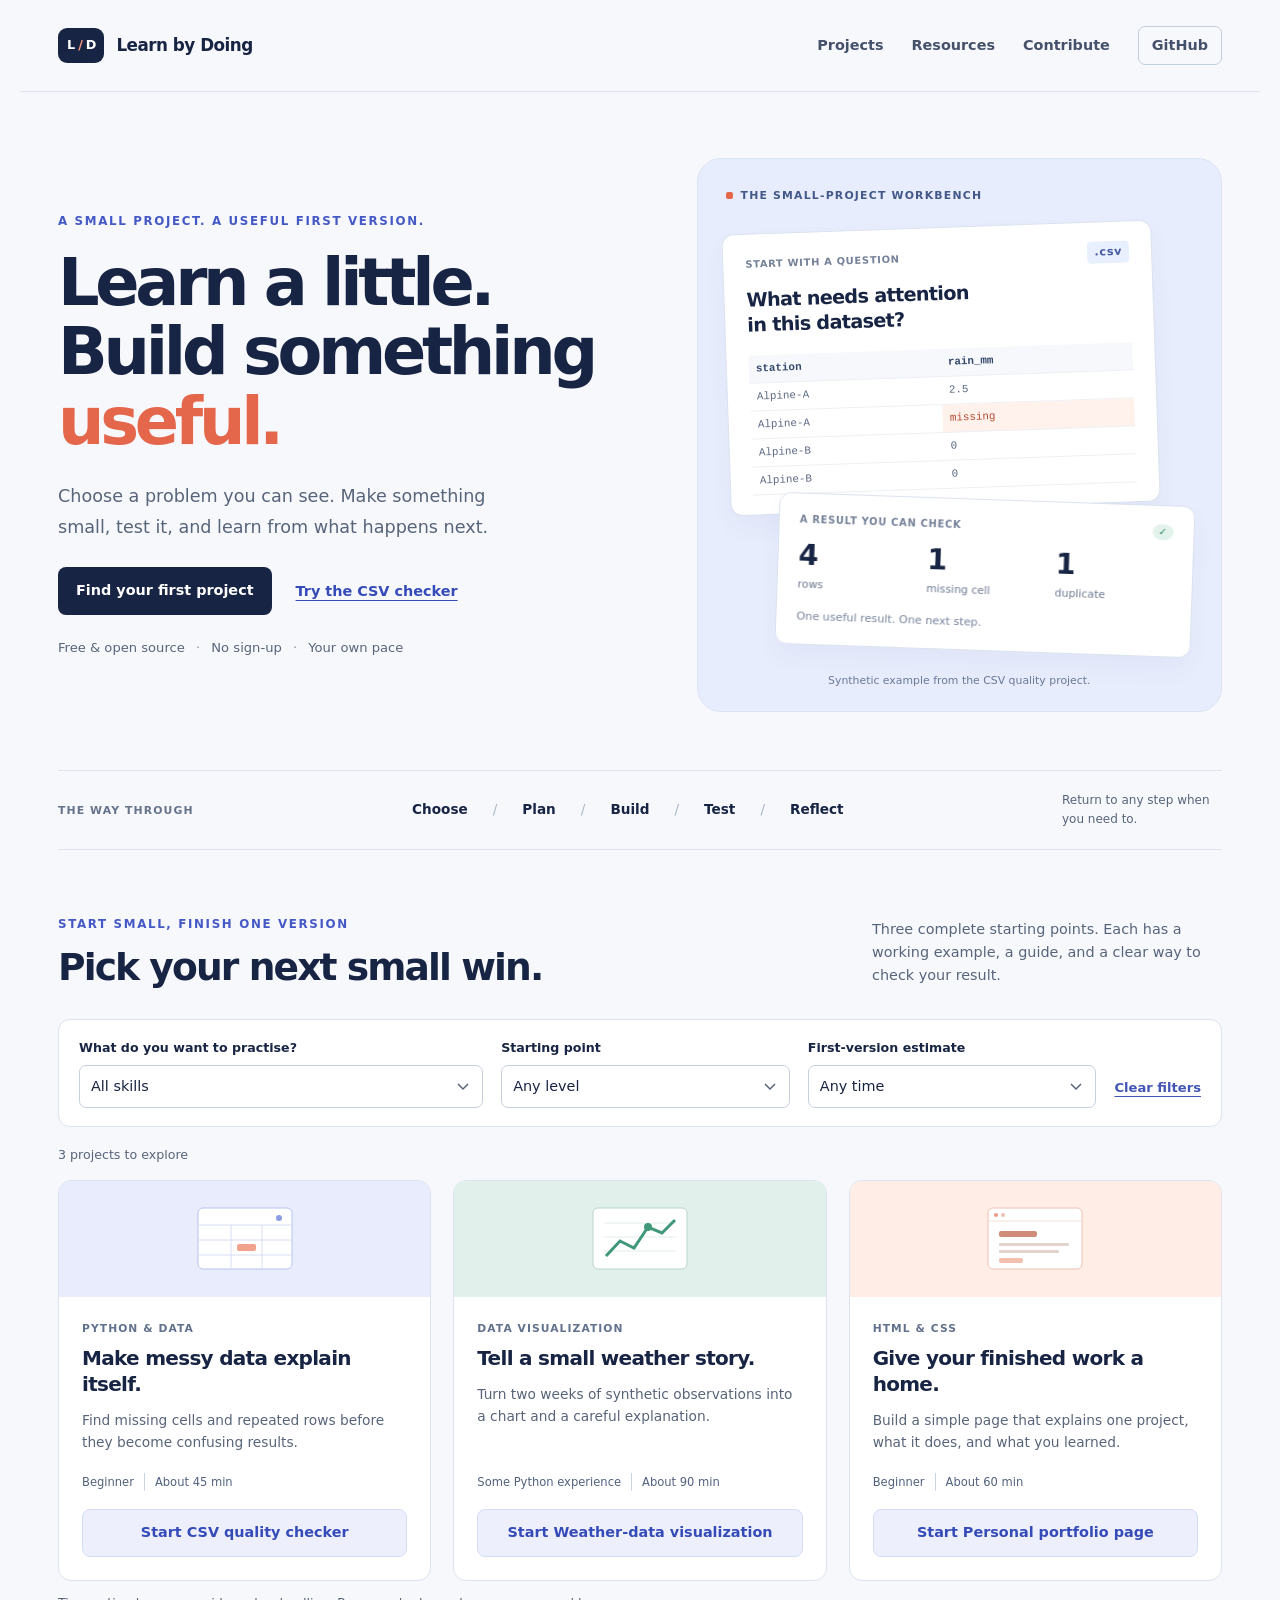
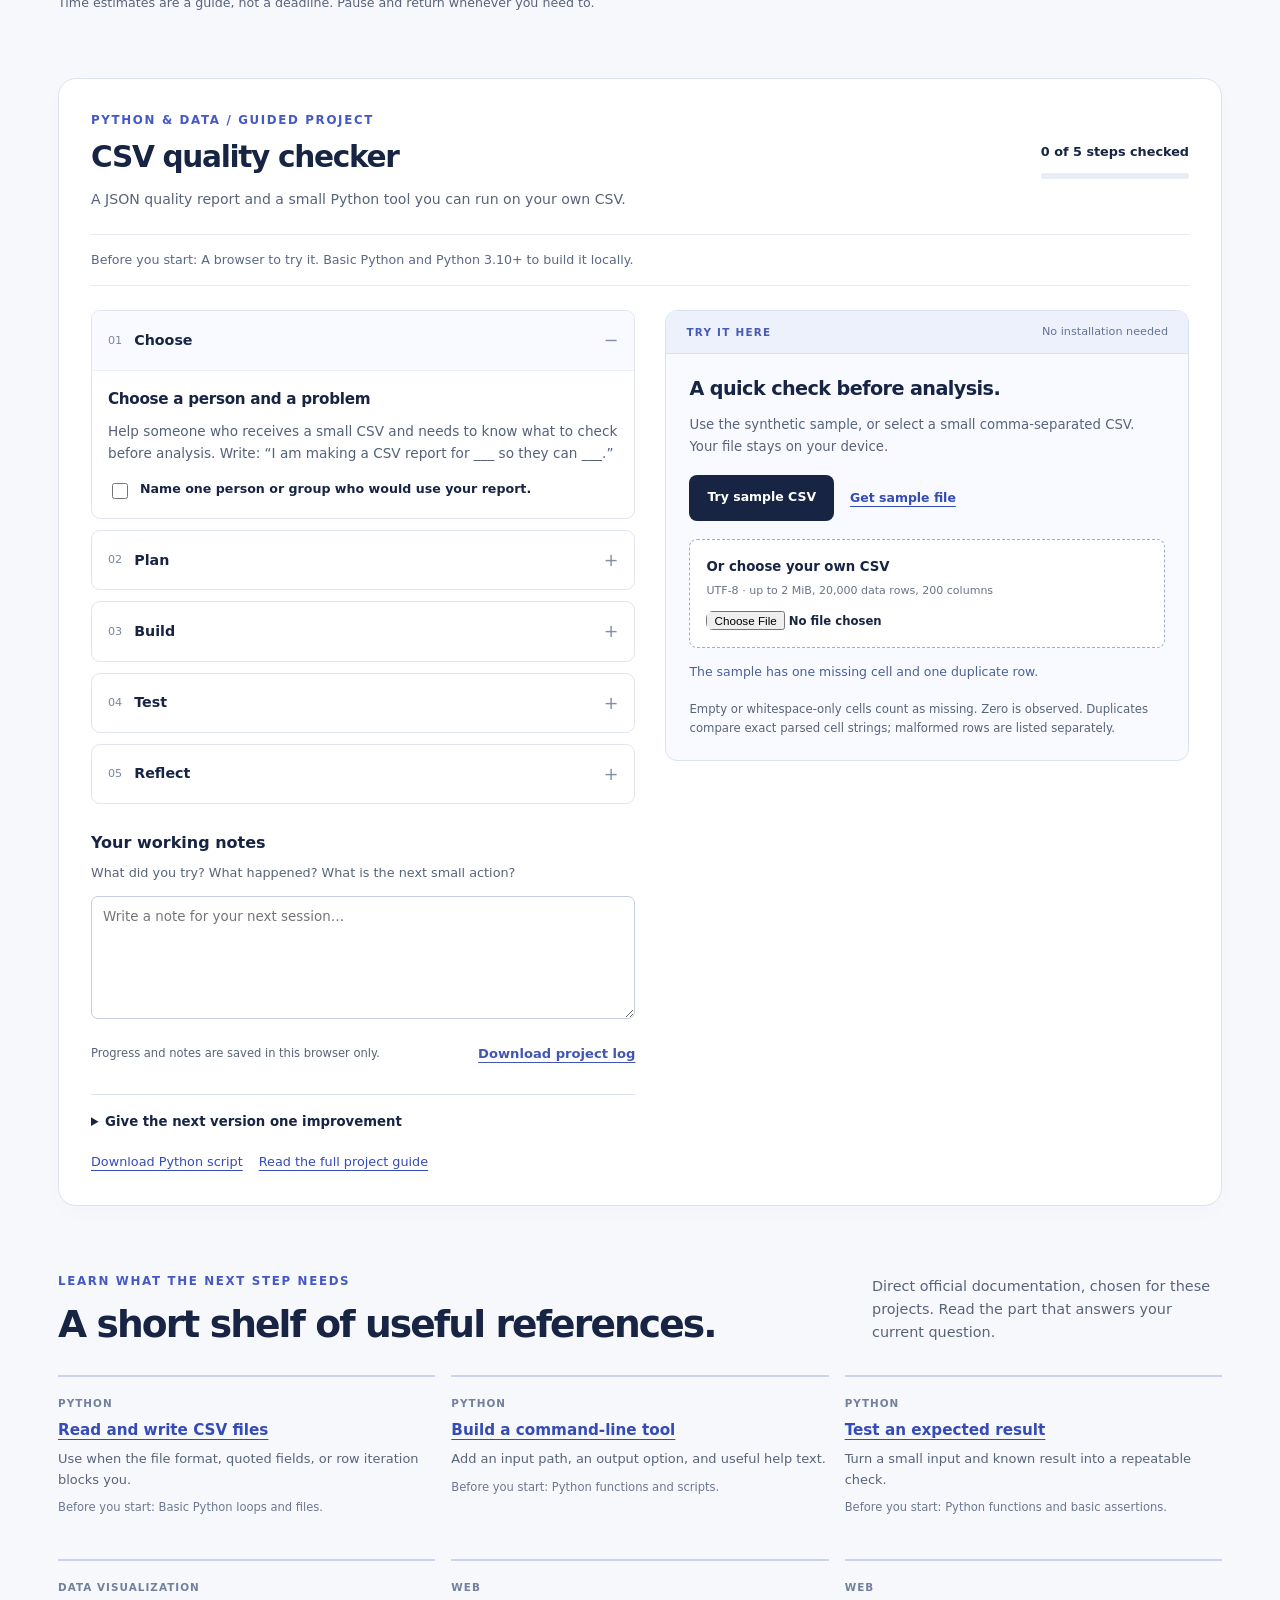
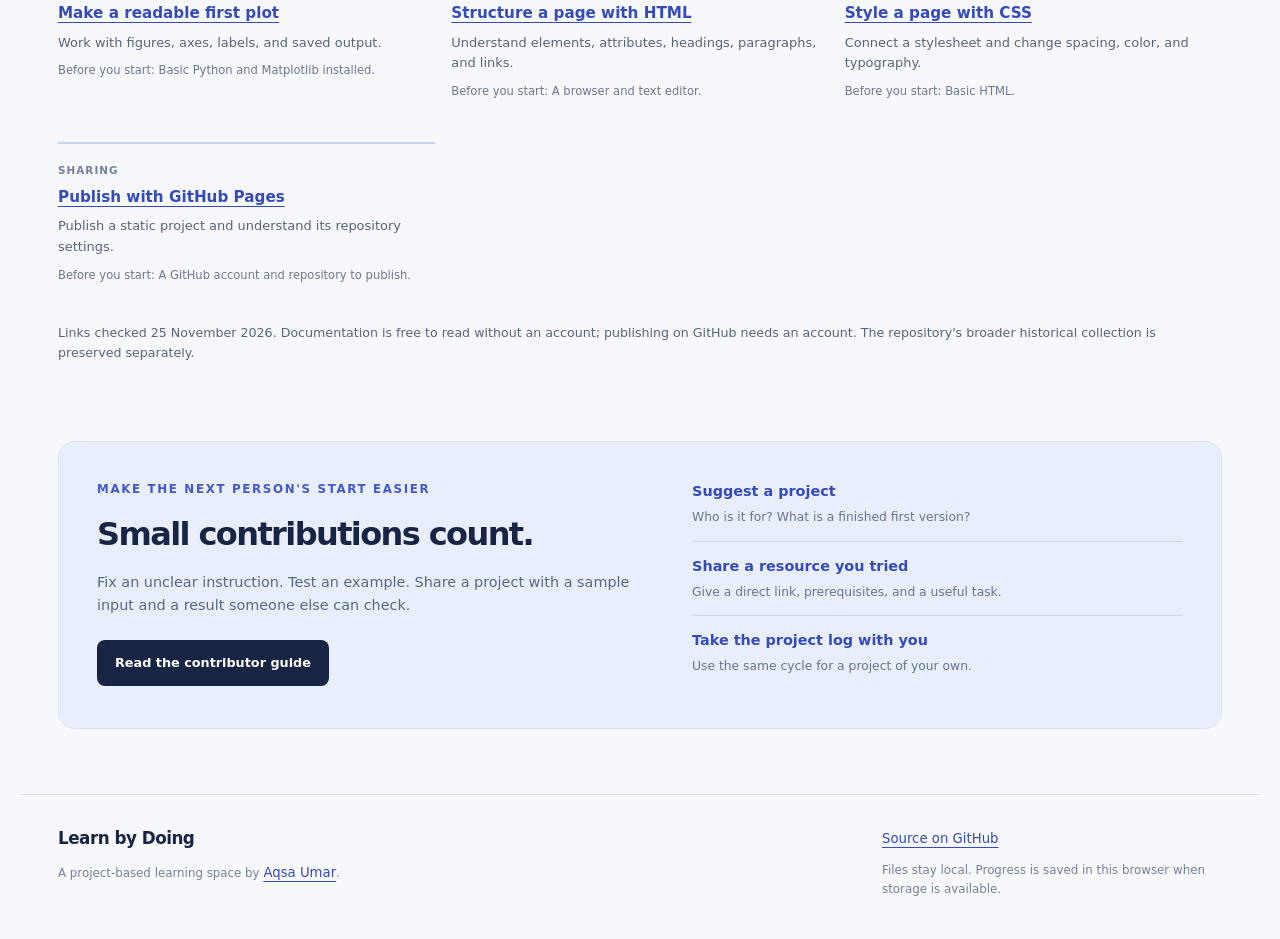
==== web/index.html @ 6e27107a "Build Learn by Doing hub with three guided projects and local browser tools" ====
<!doctype html>
<html lang="en">
<head>
  <meta charset="utf-8"><meta name="viewport" content="width=device-width,initial-scale=1">
  <title>Learn by Doing · Small projects, useful results</title>
  <meta name="description" content="Choose a small project, try it in your browser, and build a version you can finish and share. Free, open-source project guides by Aqsa Umar.">
  <link rel="icon" href="favicon.svg" type="image/svg+xml"><link rel="stylesheet" href="style.css">
</head>
<body>
<a class="skip" href="#main">Skip to content</a>
<header class="site-header"><a class="brand" href="./"><span class="brand-mark" aria-hidden="true">L<span>/</span>D</span><span>Learn by Doing</span></a><nav aria-label="Main navigation"><a href="#projects">Projects</a><a href="#resources">Resources</a><a href="#community">Contribute</a><a class="nav-github" href="https://github.com/Aqsa48/earning_by_learning_resources">GitHub</a></nav></header>
<main id="main">
<section class="hero"><div class="hero-copy"><p class="eyebrow">A SMALL PROJECT. A USEFUL FIRST VERSION.</p><h1>Learn a little.<br>Build something<br><em>useful.</em></h1><p class="hero-description">Choose a problem you can see. Make something small, test it, and learn from what happens next.</p><div class="hero-actions"><a class="button" href="#projects">Find your first project</a><a class="text-link" href="#project=csv-quality">Try the CSV checker</a></div><p class="hero-note">Free & open source <span>·</span> No sign-up <span>·</span> Your own pace</p></div>
<div class="workbench" aria-label="An example of turning a small dataset into a useful report"><div class="bench-label"><span class="tiny-square" aria-hidden="true"></span> THE SMALL-PROJECT WORKBENCH</div><div class="paper input-paper"><div class="paper-top"><span>START WITH A QUESTION</span><span class="file-tag">.csv</span></div><h2>What needs attention<br>in this dataset?</h2><div class="mini-table" aria-hidden="true"><span>station</span><span>rain_mm</span><span>Alpine-A</span><span>2.5</span><span>Alpine-A</span><span class="empty-cell">missing</span><span>Alpine-B</span><span>0</span><span>Alpine-B</span><span>0</span></div></div><div class="paper output-paper"><div class="paper-top"><span>A RESULT YOU CAN CHECK</span><span class="check-mark" aria-hidden="true">✓</span></div><div class="result-stats"><div><strong>4</strong><span>rows</span></div><div><strong>1</strong><span>missing cell</span></div><div><strong>1</strong><span>duplicate</span></div></div><p>One useful result. One next step.</p></div><div class="bench-caption">Synthetic example from the CSV quality project.</div></div></section>
<section class="method" aria-label="The project cycle"><span>THE WAY THROUGH</span><ol><li>Choose</li><li>Plan</li><li>Build</li><li>Test</li><li>Reflect</li></ol><p>Return to any step when you need to.</p></section>
<section id="projects" class="project-section"><div class="section-intro"><div><p class="eyebrow">START SMALL, FINISH ONE VERSION</p><h2>Pick your next small win.</h2></div><p>Three complete starting points. Each has a working example, a guide, and a clear way to check your result.</p></div><div class="filters"><div><label for="skill-filter">What do you want to practise?</label><select id="skill-filter"><option value="all">All skills</option><option value="python">Python & data</option><option value="data-viz">Data visualization</option><option value="web">HTML & CSS</option></select></div><div><label for="difficulty-filter">Starting point</label><select id="difficulty-filter"><option value="all">Any level</option><option value="beginner">Beginner</option><option value="intermediate">Intermediate</option></select></div><div><label for="time-filter">First-version estimate</label><select id="time-filter"><option value="all">Any time</option><option value="60">Up to 1 hour</option><option value="120">Up to 2 hours</option></select></div><button id="clear-filters" class="plain-button">Clear filters</button></div><p id="project-count" class="small" role="status" aria-live="polite"></p><div id="project-cards" class="project-cards"></div><p class="small muted">Time estimates are a guide, not a deadline. Pause and return whenever you need to.</p></section>
<section id="workspace" class="workspace" aria-labelledby="workspace-title"><div class="workspace-top"><div><p class="eyebrow" id="workspace-topic"></p><h2 id="workspace-title"></h2><p id="workspace-outcome"></p></div><div class="progress-summary"><strong id="progress-text">0 of 5 steps</strong><progress id="project-progress" max="5" value="0" aria-label="Project progress"></progress></div></div><p id="prerequisites" class="prerequisites"></p><div class="workspace-columns"><div class="guide"><div id="project-steps"></div><section class="reflection"><h3>Your working notes</h3><p>What did you try? What happened? What is the next small action?</p><label class="sr-only" for="reflection">Project reflection and next action</label><textarea id="reflection" maxlength="5000" rows="5" placeholder="Write a note for your next session…"></textarea><div class="note-footer"><span id="storage-status" class="small" role="status">Progress stays in this browser.</span><button id="download-log" class="plain-button">Download project log</button></div></section><details class="extensions"><summary>Give the next version one improvement</summary><ul id="extension-list"></ul></details><div id="project-links" class="project-links"></div></div>
<aside class="project-tool" aria-label="Interactive project workspace"><div class="tool-heading"><span class="tool-label">TRY IT HERE</span><span class="small">No installation needed</span></div>
<section id="csv-tool" class="tool-panel"><h3>A quick check before analysis.</h3><p>Use the synthetic sample, or select a small comma-separated CSV. Your file stays on your device.</p><div class="tool-actions"><button id="csv-sample" class="button">Try sample CSV</button><a href="downloads/csv-sample.csv" download class="text-link">Get sample file</a></div><label class="upload" for="csv-file"><strong>Or choose your own CSV</strong><span>UTF-8 · up to 2 MiB, 20,000 data rows, 200 columns</span><input id="csv-file" type="file" accept=".csv,text/csv"></label><p id="csv-status" class="tool-status" role="status" aria-live="polite">The sample has one missing cell and one duplicate row.</p><div id="csv-results" hidden><div id="csv-stats" class="metric-row"></div><h4>Missing cells by column</h4><div id="missing-table" class="table-scroll"></div><p id="csv-malformed" class="small"></p><details><summary>Preview the first five well-formed rows</summary><div id="csv-preview" class="table-scroll"></div></details><a id="csv-download" class="button secondary" hidden>Download JSON report</a></div><p class="small muted">Empty or whitespace-only cells count as missing. Zero is observed. Duplicates compare exact parsed cell strings; malformed rows are listed separately.</p></section>
<section id="weather-tool" class="tool-panel" hidden><h3>Look at the gaps, too.</h3><p>Fourteen days of <strong>synthetic</strong> weather observations. Switch the view and check what the chart can support.</p><label for="weather-metric">Measurement</label><select id="weather-metric"><option value="rain_mm">Daily rainfall (mm)</option><option value="temp_c">Daily temperature (°C)</option></select><p id="weather-status" role="status" class="tool-status"></p><div id="weather-stats" class="metric-row"></div><svg id="weather-chart" viewBox="0 0 520 290" role="img" aria-labelledby="chart-title chart-description"></svg><p class="small muted">Crosses mark missing rainfall; gaps break the temperature line. A measured total excludes missing days.</p><div class="tool-actions"><a href="downloads/weather-sample.csv" download class="text-link">Download sample CSV</a><a id="weather-chart-download" class="text-link" hidden>Download this chart</a></div><details><summary>Read the observations as a table</summary><div id="weather-table" class="table-scroll"></div></details></section>
<section id="portfolio-tool" class="tool-panel" hidden><h3>Make your work readable.</h3><p>Write about one project you actually built. Preview your page, then download a standalone HTML file.</p><form id="portfolio-form"><label for="portfolio-name">Your name</label><input id="portfolio-name" name="name" maxlength="100" value="Your name" required><label for="portfolio-role">A short introduction</label><input id="portfolio-role" name="role" maxlength="200" value="Learning Python by building useful small tools." required><label for="portfolio-title">Project title</label><input id="portfolio-title" name="title" maxlength="120" value="CSV quality report" required><label for="portfolio-description">What you built and learned</label><textarea id="portfolio-description" name="description" maxlength="2000" rows="4" required>I built a small CSV checker and tested how it handles missing cells and duplicate rows. Replace this with your own experience.</textarea><label for="portfolio-url">Public project URL <span class="muted">(optional, HTTPS)</span></label><input id="portfolio-url" name="url" type="url" maxlength="500" placeholder="https://github.com/your-name/your-project"><button type="submit" class="button">Update preview</button></form><p id="portfolio-status" class="tool-status" role="status"></p><iframe id="portfolio-preview" title="Your portfolio page preview" sandbox="" referrerpolicy="no-referrer"></iframe><a id="portfolio-download" class="button secondary" hidden>Download portfolio.html</a><p class="small muted">The preview cannot run scripts. The downloaded page has no external dependencies. Nothing is published automatically.</p></section>
</aside></div></section>
<section id="resources" class="resources-section"><div class="section-intro"><div><p class="eyebrow">LEARN WHAT THE NEXT STEP NEEDS</p><h2>A short shelf of useful references.</h2></div><p>Direct official documentation, chosen for these projects. Read the part that answers your current question.</p></div><div id="resource-list" class="resource-list"></div><p class="small muted">Links checked 25 November 2026. Documentation is free to read without an account; publishing on GitHub needs an account. The repository's broader historical collection is preserved separately.</p></section>
<section id="community" class="community"><div><p class="eyebrow">MAKE THE NEXT PERSON'S START EASIER</p><h2>Small contributions count.</h2><p>Fix an unclear instruction. Test an example. Share a project with a sample input and a result someone else can check.</p><a class="button" href="https://github.com/Aqsa48/earning_by_learning_resources/blob/main/CONTRIBUTING.md">Read the contributor guide</a></div><div class="community-links"><a href="https://github.com/Aqsa48/earning_by_learning_resources/issues/new?template=project_idea.yml"><strong>Suggest a project</strong><span>Who is it for? What is a finished first version?</span></a><a href="https://github.com/Aqsa48/earning_by_learning_resources/issues/new?template=resource_suggestion.yml"><strong>Share a resource you tried</strong><span>Give a direct link, prerequisites, and a useful task.</span></a><a href="https://github.com/Aqsa48/earning_by_learning_resources/blob/main/PROJECT_LOG.md"><strong>Take the project log with you</strong><span>Use the same cycle for a project of your own.</span></a></div></section>
</main><footer><div><a class="brand" href="./">Learn by Doing</a><p>A project-based learning space by <a href="https://github.com/Aqsa48">Aqsa Umar</a>.</p></div><div><a href="https://github.com/Aqsa48/earning_by_learning_resources">Source on GitHub</a><p>Files stay local. Progress is saved in this browser when storage is available.</p></div></footer><noscript><p class="noscript">Enable JavaScript for the project filters and browser tools. The <a href="https://github.com/Aqsa48/earning_by_learning_resources">GitHub guides and downloadable projects</a> also work without this website.</p></noscript><script type="module" src="app.mjs"></script>
</body></html>
---- web/style.css ----
:root{font-family:Inter,ui-sans-serif,system-ui,-apple-system,"Segoe UI",sans-serif;font-size:16px;line-height:1.6;color:#182443;background:#f7f8fc;font-synthesis:none;--ink:#182443;--muted:#58647a;--indigo:#4559c6;--coral:#e4674c;--line:#dce2ee;--white:#fff}*{box-sizing:border-box}html{scroll-behavior:smooth;scroll-padding-top:100px}body{margin:0}a{color:#354bb8;text-underline-offset:4px}button,input,select,textarea{font:inherit}button,a,input,select,textarea,summary{-webkit-tap-highlight-color:transparent}button,a{touch-action:manipulation}button{cursor:pointer}a:focus-visible,button:focus-visible,input:focus-visible,select:focus-visible,textarea:focus-visible,summary:focus-visible{outline:3px solid #e47c28;outline-offset:4px}button:disabled{opacity:.55;cursor:wait}[hidden]{display:none!important}.skip{position:fixed;top:-100px;left:20px;background:white;padding:12px;z-index:10}.skip:focus{top:12px}.sr-only{position:absolute;width:1px;height:1px;overflow:hidden;clip:rect(0,0,0,0);white-space:nowrap}.site-header,main,footer{max-width:1240px;margin:0 auto}.site-header{display:flex;align-items:center;justify-content:space-between;padding:26px 38px;gap:28px;border-bottom:1px solid var(--line)}.brand{display:inline-flex;align-items:center;gap:12px;color:var(--ink);font-weight:760;text-decoration:none;letter-spacing:-.03em;font-size:1.05rem;white-space:nowrap}.brand-mark{background:var(--ink);color:white;padding:7px 9px;border-radius:9px;font-size:.8rem;letter-spacing:-.08em}.brand-mark span{color:#ff9a80;margin:0 4px}nav{display:flex;align-items:center;gap:28px}nav a{text-decoration:none;color:#45516a;font-size:.9rem;font-weight:550}.nav-github{border:1px solid #c5cede;padding:7px 13px;border-radius:7px}main{padding:0 38px}.hero{display:grid;grid-template-columns:1.12fr 1fr;gap:50px;align-items:center;padding:66px 0 58px}.eyebrow{font-size:.74rem;letter-spacing:.14em;font-weight:760;color:var(--indigo);margin:0 0 17px}h1{font-size:clamp(3rem,5.1vw,4.7rem);line-height:1.06;letter-spacing:-.065em;margin:0;font-weight:760}h1 em{font-style:normal;color:var(--coral)}.hero-description{font-size:1.1rem;line-height:1.75;max-width:440px;color:var(--muted);margin:25px 0}.hero-actions{display:flex;align-items:center;gap:24px;flex-wrap:wrap}.button{display:inline-block;border:1px solid transparent;border-radius:8px;background:var(--ink);color:white;text-decoration:none;font-weight:650;font-size:.9rem;line-height:1.5;padding:12px 17px;text-align:center;min-height:46px}.button:hover{background:#2c3d68}.secondary{background:#edf0fc;color:#354bb8;border-color:#d5dcf5}.secondary:hover{background:#dce3fc}.text-link{font-size:.9rem;font-weight:650}.hero-note{font-size:.82rem;color:var(--muted);margin:22px 0 0}.hero-note span{margin:0 7px;color:#8d97a9}.workbench{position:relative;background:#e8edfd;border:1px solid #dce3f6;border-radius:24px;padding:28px 28px 22px;min-height:428px}.bench-label{display:flex;align-items:center;gap:8px;font-size:.68rem;font-weight:750;letter-spacing:.11em;color:#435889}.tiny-square{width:7px;height:7px;background:var(--coral);border-radius:2px}.paper{background:white;border:1px solid #dce2ef;border-radius:12px;box-shadow:0 12px 25px #253c6f0b}.input-paper{margin-top:23px;width:92%;padding:19px 22px;transform:rotate(-2deg)}.paper-top{display:flex;justify-content:space-between;align-items:center;gap:12px;font-size:.62rem;font-weight:760;letter-spacing:.07em;color:#758198}.file-tag{background:#e8effe;border-radius:4px;padding:2px 7px;font-size:.7rem;color:#4559a1}.paper h2{font-size:1.2rem;letter-spacing:-.035em;line-height:1.3;margin:13px 0 17px}.mini-table{display:grid;grid-template-columns:1fr 1fr;font-family:ui-monospace,SFMono-Regular,Consolas,monospace;font-size:.68rem;line-height:1.2;color:#5a6780}.mini-table span{border-bottom:1px solid #edf0f5;padding:7px}.mini-table span:nth-child(-n+2){background:#f6f8fc;color:#344869;font-weight:650}.mini-table .empty-cell{color:#b54a31;background:#fff1ec}.output-paper{position:relative;margin:-11px 0 0 auto;width:89%;padding:18px 20px;transform:rotate(2deg);z-index:1}.check-mark{border-radius:50%;background:#e3f3ec;color:#258366;padding:0 6px}.result-stats{display:grid;grid-template-columns:repeat(3,1fr);gap:12px;margin:13px 0}.result-stats strong{font-size:1.8rem;line-height:1;display:block;letter-spacing:-.05em}.result-stats span{font-size:.68rem;color:#6d7890}.output-paper p{font-size:.7rem;color:#76829b;margin:8px 0 0}.bench-caption{font-size:.68rem;color:#6a7896;margin:21px 0 0;text-align:center}.method{display:flex;align-items:center;justify-content:space-between;gap:24px;padding:20px 0;border-top:1px solid var(--line);border-bottom:1px solid var(--line)}.method>span{font-size:.68rem;letter-spacing:.1em;font-weight:760;color:#66738a}.method ol{display:flex;list-style:none;gap:25px;padding:0;margin:0;font-size:.85rem;font-weight:650}.method li+li::before{content:'/';color:#abb5c7;font-weight:400;margin-right:25px}.method p{font-size:.75rem;color:var(--muted);max-width:160px;margin:0}.project-section{padding:65px 0 52px}.section-intro{display:flex;justify-content:space-between;gap:35px;align-items:end;margin-bottom:28px}.section-intro h2{font-size:clamp(1.8rem,3vw,2.35rem);line-height:1.2;letter-spacing:-.05em;margin:0}.section-intro>p{max-width:350px;font-size:.9rem;color:var(--muted);margin:0 0 3px}.section-intro .eyebrow{margin-bottom:11px}.filters{display:grid;grid-template-columns:1.4fr 1fr 1fr auto;gap:18px;align-items:end;border:1px solid var(--line);border-radius:12px;padding:18px 20px;background:white}.filters label,.tool-panel label{display:block;font-size:.79rem;font-weight:650;margin-bottom:7px}select,input:not([type=checkbox]),textarea{width:100%;min-width:0;border:1px solid #c7cfdf;border-radius:7px;background:white;color:var(--ink);padding:10px 11px;font-size:.9rem;line-height:1.5}select{padding-right:35px;appearance:none;background-image:url("data:image/svg+xml,%3Csvg xmlns='http://www.w3.org/2000/svg' width='14' height='10' viewBox='0 0 14 10'%3E%3Cpath d='m2 2 5 5 5-5' fill='none' stroke='%2358647a' stroke-width='1.5'/%3E%3C/svg%3E");background-repeat:no-repeat;background-position:right 12px center}.plain-button{background:none;color:#4356b6;border:0;padding:9px 0;font-size:.82rem;font-weight:650;min-height:42px;text-decoration:underline;text-underline-offset:4px}.small{font-size:.79rem;line-height:1.6}.muted{color:var(--muted)}#project-count{margin:18px 0 14px;color:var(--muted)}.project-cards{display:grid;grid-template-columns:repeat(3,1fr);gap:22px}.project-card{background:white;border:1px solid var(--line);border-radius:13px;overflow:hidden;display:flex;flex-direction:column}.card-art{height:116px;display:flex;align-items:center;justify-content:center;position:relative}.card-art svg{width:130px;height:75px}.indigo .card-art{background:#e8ecfd}.mint .card-art{background:#e1f0eb}.peach .card-art{background:#ffede6}.card-body{padding:23px;display:flex;flex-direction:column;flex:1}.card-topic{font-size:.67rem;text-transform:uppercase;letter-spacing:.1em;color:#62718c;font-weight:750;margin:0 0 8px}.card-body h3{font-size:1.25rem;line-height:1.3;letter-spacing:-.035em;margin:0 0 12px}.card-body>p:not(.card-topic){font-size:.86rem;color:var(--muted);margin:0 0 20px}.card-meta{display:flex;align-items:center;gap:10px;font-size:.72rem;color:#52627e;margin:auto 0 18px}.card-meta span+span{border-left:1px solid #cbd4e3;padding-left:10px}.card-start{width:100%}.card-progress{font-size:.75rem;color:#5260a4;margin:12px 0 0!important}.empty-filters{grid-column:1/-1;padding:30px;text-align:center;background:white;border:1px dashed #bac4d9;border-radius:12px;color:var(--muted)}.workspace{background:#fff;border:1px solid var(--line);border-radius:18px;padding:32px;margin-bottom:66px;box-shadow:0 7px 22px #23386604}.workspace-top{display:flex;justify-content:space-between;gap:25px;align-items:center}.workspace-top h2{font-size:1.85rem;line-height:1.2;letter-spacing:-.045em;margin:0 0 12px}.workspace-top .eyebrow{margin:0 0 10px}.workspace-top p:not(.eyebrow){font-size:.88rem;color:var(--muted);margin:0;max-width:650px}.progress-summary{min-width:130px;font-size:.8rem;white-space:nowrap}progress{appearance:none;display:block;width:100%;height:6px;border:0;border-radius:10px;background:#e9edf6;margin-top:10px}progress::-webkit-progress-bar{background:#e9edf6;border-radius:10px}progress::-webkit-progress-value{background:#5265cf;border-radius:10px}progress::-moz-progress-bar{background:#5265cf;border-radius:10px}.prerequisites{border-top:1px solid #e5eaf2;border-bottom:1px solid #e5eaf2;padding:15px 0;margin:24px 0;font-size:.79rem;color:#5a6983}.workspace-columns{display:grid;grid-template-columns:1.04fr 1fr;gap:30px;align-items:start}.phase{border:1px solid #e0e5ef;border-radius:9px;margin:0 0 11px;overflow:hidden}.phase>summary{cursor:pointer;list-style:none;padding:15px 16px;display:flex;gap:12px;align-items:center}.phase>summary::-webkit-details-marker{display:none}.phase>summary::after{content:'+';margin-left:auto;color:#8490aa;font-size:1.1rem}.phase[open]>summary::after{content:'−'}.phase[open]>summary{border-bottom:1px solid #edf0f6;background:#f9faff}.step-number{font-size:.7rem;color:#7a87a0}.phase-title{font-size:.89rem;font-weight:650}.phase.is-done .step-number{color:#27735b}.phase-body{padding:16px}.phase-body h4{font-size:.95rem;letter-spacing:-.02em;margin:0 0 10px}.phase-body p{font-size:.85rem;color:#53617a;margin:0 0 15px}.complete-step{display:flex;gap:9px;align-items:flex-start;font-size:.79rem;font-weight:550;cursor:pointer}.complete-step input{accent-color:#4358c8;margin-top:4px;flex-shrink:0;width:16px;height:16px}.phase pre{margin:12px 0 18px}.reflection{margin-top:26px}.reflection h3{font-size:1rem;margin-bottom:7px}.reflection p{font-size:.8rem;color:var(--muted);margin-top:0}.reflection textarea{resize:vertical;min-height:120px}.note-footer{display:flex;align-items:center;justify-content:space-between;gap:12px;margin-top:6px;color:var(--muted)}.note-footer .small{font-size:.72rem}.extensions{border-top:1px solid var(--line);margin-top:20px;padding-top:16px;font-size:.83rem}.extensions summary{cursor:pointer;font-weight:650}.extensions li{margin:10px 0;color:var(--muted)}.project-links{display:flex;gap:16px;flex-wrap:wrap;margin-top:20px;font-size:.8rem}.project-tool{border:1px solid #dce3f0;border-radius:12px;background:#f8faff;overflow:hidden;position:sticky;top:24px}.tool-heading{background:#edf1fc;border-bottom:1px solid #dce3f0;padding:12px 20px;display:flex;justify-content:space-between;align-items:center;gap:12px}.tool-label{font-size:.65rem;letter-spacing:.12em;font-weight:750;color:#465bb6}.tool-heading>.small{font-size:.7rem;color:#667391}.tool-panel{padding:23px;min-width:0}.tool-panel h3{font-size:1.2rem;line-height:1.3;letter-spacing:-.03em;margin:0 0 12px}.tool-panel>p{font-size:.83rem;color:var(--muted);margin:12px 0 18px}.tool-panel>.small{font-size:.73rem;margin-bottom:0}.tool-actions{display:flex;align-items:center;gap:16px;flex-wrap:wrap;margin:18px 0}.tool-actions .button,.tool-actions .text-link{font-size:.78rem}.upload{border:1px dashed #9eadd1;padding:16px;border-radius:8px;background:white;margin:18px 0 14px!important;cursor:pointer}.upload strong{display:block;font-size:.83rem}.upload span{font-size:.69rem;font-weight:400;color:#67748b;display:block;margin:5px 0 11px}.upload input{border:0!important;padding:0!important;font-size:.73rem!important;background:transparent!important}.tool-status{font-size:.78rem!important;color:#4a609b!important}.tool-status.error{color:#a52f22!important}.metric-row{display:grid;grid-template-columns:repeat(3,1fr);gap:9px;margin:18px 0}.metric{padding:14px 10px;background:white;border:1px solid #dce3f0;border-radius:8px}.metric strong{display:block;font-size:1.55rem;line-height:1.1;letter-spacing:-.05em}.metric span{display:block;font-size:.65rem;color:#6c7891;margin-top:7px}.tool-panel h4{font-size:.85rem;margin:22px 0 10px}.table-scroll{overflow:auto;max-height:280px;margin:12px 0}table{border-collapse:collapse;width:100%;font-size:.75rem;text-align:left;background:white}th,td{padding:9px 10px;border-bottom:1px solid #e4e9f2;vertical-align:top;max-width:230px;overflow-wrap:anywhere}th{background:#eef2fb;font-weight:650;color:#53617c}td.is-missing{color:#a44430;background:#fff2ec}.tool-panel details{font-size:.77rem;margin:18px 0}.tool-panel summary{cursor:pointer;font-weight:600}.tool-panel #csv-download,.tool-panel #portfolio-download{width:100%;font-size:.8rem;margin-top:17px}.tool-panel form input,.tool-panel form textarea{margin:0 0 14px}.tool-panel form label{margin-bottom:5px}.tool-panel form label span{font-weight:400;font-size:.73rem}.tool-panel form .button{font-size:.8rem;margin-top:3px}#portfolio-preview{width:100%;height:320px;border:1px solid #cfd8eb;border-radius:8px;background:white}#weather-chart{width:100%;height:auto;background:white;border:1px solid #dce3f0;border-radius:9px;margin-top:5px}#weather-metric{margin-bottom:7px}.resources-section{padding:0 0 65px}.resource-list{display:grid;grid-template-columns:repeat(3,1fr);gap:16px}.resource-card{border-top:2px solid #cbd4ed;padding:18px 0;min-width:0}.resource-card .resource-topic{font-size:.65rem;text-transform:uppercase;letter-spacing:.1em;font-weight:700;color:#73819c;margin:0 0 8px}.resource-card h3{font-size:.95rem;margin:0 0 8px;line-height:1.4}.resource-card p{font-size:.81rem;color:var(--muted);margin:8px 0}.resource-card .resource-requirements{font-size:.72rem;color:#6c7891}.community{background:#e9eefc;border:1px solid #d9e1f4;border-radius:17px;padding:38px;display:grid;grid-template-columns:1.1fr 1fr;gap:55px;margin-bottom:65px}.community h2{font-size:2rem;line-height:1.15;letter-spacing:-.05em;margin:0 0 18px}.community p:not(.eyebrow){font-size:.9rem;color:#586783}.community .button{margin-top:9px;font-size:.8rem}.community-links{display:flex;flex-direction:column}.community-links a{text-decoration:none;border-bottom:1px solid #cdd7ed;padding:13px 0}.community-links a:first-child{padding-top:0}.community-links a:last-child{border-bottom:0}.community-links strong{display:block;font-size:.9rem}.community-links span{display:block;font-size:.77rem;color:#667591;margin-top:5px}footer{padding:30px 38px 40px;border-top:1px solid var(--line);display:flex;justify-content:space-between;gap:40px}footer>div:last-child{max-width:340px}footer a{font-size:.83rem}footer p{font-size:.74rem;color:#758097;margin:10px 0 0}.noscript{padding:20px;text-align:center}pre{background:#182443;color:#e5eaf9;border-radius:7px;padding:16px;overflow:auto;font-size:.74rem;line-height:1.75;tab-size:2}code{font-family:ui-monospace,SFMono-Regular,Consolas,monospace}#reflection{font-size:.84rem}#storage-status.error{color:#a33726}#resource-list:empty::before{content:'Loading project references…';color:#64728b;font-size:.9rem}@media(min-width:1500px){.hero{padding-top:80px;padding-bottom:70px}}@media(max-width:1000px){.site-header,footer{padding-left:26px;padding-right:26px}main{padding:0 26px}.hero{gap:30px}.workbench{padding:22px 20px;min-height:405px}.project-cards{gap:15px}.card-body{padding:19px}.workspace{padding:25px}.workspace-columns{gap:23px}.method ol{gap:15px}.method li+li::before{margin-right:15px}.method p{display:none}.section-intro>p{max-width:300px}.community{gap:30px;padding:30px}}@media(max-width:760px){html{scroll-padding-top:20px}.site-header{padding:19px 21px;gap:15px;flex-wrap:wrap}nav{gap:20px;flex-wrap:wrap}nav a{font-size:.79rem}.nav-github{padding:4px 10px}.brand{font-size:1rem}main{padding:0 21px}.hero{grid-template-columns:1fr;padding:42px 0 37px;gap:33px}.hero-copy{max-width:540px}h1{font-size:3.5rem}.hero-description{font-size:1rem;max-width:440px}.hero-actions{gap:20px}.hero .button{font-size:.82rem}.hero .text-link{font-size:.82rem}.eyebrow{font-size:.65rem;letter-spacing:.1em}.hero-note{font-size:.73rem}.workbench{max-width:470px;width:100%;margin:0 auto;min-height:405px}.method{flex-wrap:wrap;gap:12px;padding:18px 0}.method>span{font-size:.62rem}.method ol{gap:13px;font-size:.75rem}.method li+li::before{margin-right:13px}.project-section{padding-top:42px;padding-bottom:34px}.section-intro{display:block;margin-bottom:23px}.section-intro>p{max-width:none;margin-top:16px;font-size:.84rem}.section-intro h2{font-size:1.85rem}.filters{grid-template-columns:1fr 1fr;padding:16px;gap:13px}.filters>div:first-child{grid-column:1/-1}.filters label{font-size:.72rem}.filters select{font-size:.8rem}.filters .plain-button{grid-column:1/-1;justify-self:start;min-height:26px;padding:0}.project-cards{grid-template-columns:1fr}.project-card{display:grid;grid-template-columns:90px 1fr}.card-art{height:100%;min-height:210px}.card-art svg{width:75px;height:75px}.card-body{padding:21px}.card-body h3{font-size:1.15rem}.card-body>p:not(.card-topic){font-size:.8rem;margin-bottom:14px}.card-meta{margin-bottom:15px}.card-start{font-size:.78rem;min-height:41px;padding:10px}.workspace{padding:20px 17px;margin-bottom:43px;border-radius:13px}.workspace-top{align-items:start;flex-direction:column;gap:15px}.workspace-top h2{font-size:1.55rem}.workspace-top p:not(.eyebrow){font-size:.81rem}.progress-summary{width:100%;font-size:.74rem}.workspace-columns{grid-template-columns:1fr;gap:24px}.prerequisites{margin:20px 0;font-size:.74rem}.project-tool{position:static;grid-row:1}.tool-panel{padding:20px}.tool-panel>p{font-size:.79rem}.phase-title{font-size:.83rem}.phase-body p{font-size:.8rem}.note-footer{align-items:start;flex-direction:column;gap:0}.resources-section{padding-bottom:36px}.resource-list{grid-template-columns:1fr 1fr;gap:15px}.resource-card h3{font-size:.87rem}.resource-card p{font-size:.75rem}.resource-card .resource-requirements{font-size:.68rem}.community{grid-template-columns:1fr;padding:24px;gap:25px;margin-bottom:40px}.community h2{font-size:1.8rem}.community p:not(.eyebrow){font-size:.84rem}footer{padding:24px 21px 32px;flex-direction:column;gap:22px}footer>div:last-child{max-width:none}}@media(max-width:390px){h1{font-size:3rem}.hero-actions{gap:15px}.hero-note span{margin:0 3px}.method ol{gap:8px}.method li+li::before{margin-right:8px}.project-card{grid-template-columns:70px 1fr}.card-body{padding:17px}.resource-list{grid-template-columns:1fr}.filters{grid-template-columns:1fr}.filters>div:first-child{grid-column:auto}.tool-heading{padding:12px 15px}.tool-heading>.small{font-size:.62rem}.tool-panel{padding:17px}.metric{padding:12px 8px}.metric strong{font-size:1.35rem}.metric span{font-size:.6rem}}@media(prefers-reduced-motion:reduce){html{scroll-behavior:auto}*{animation:none!important;transition:none!important}}
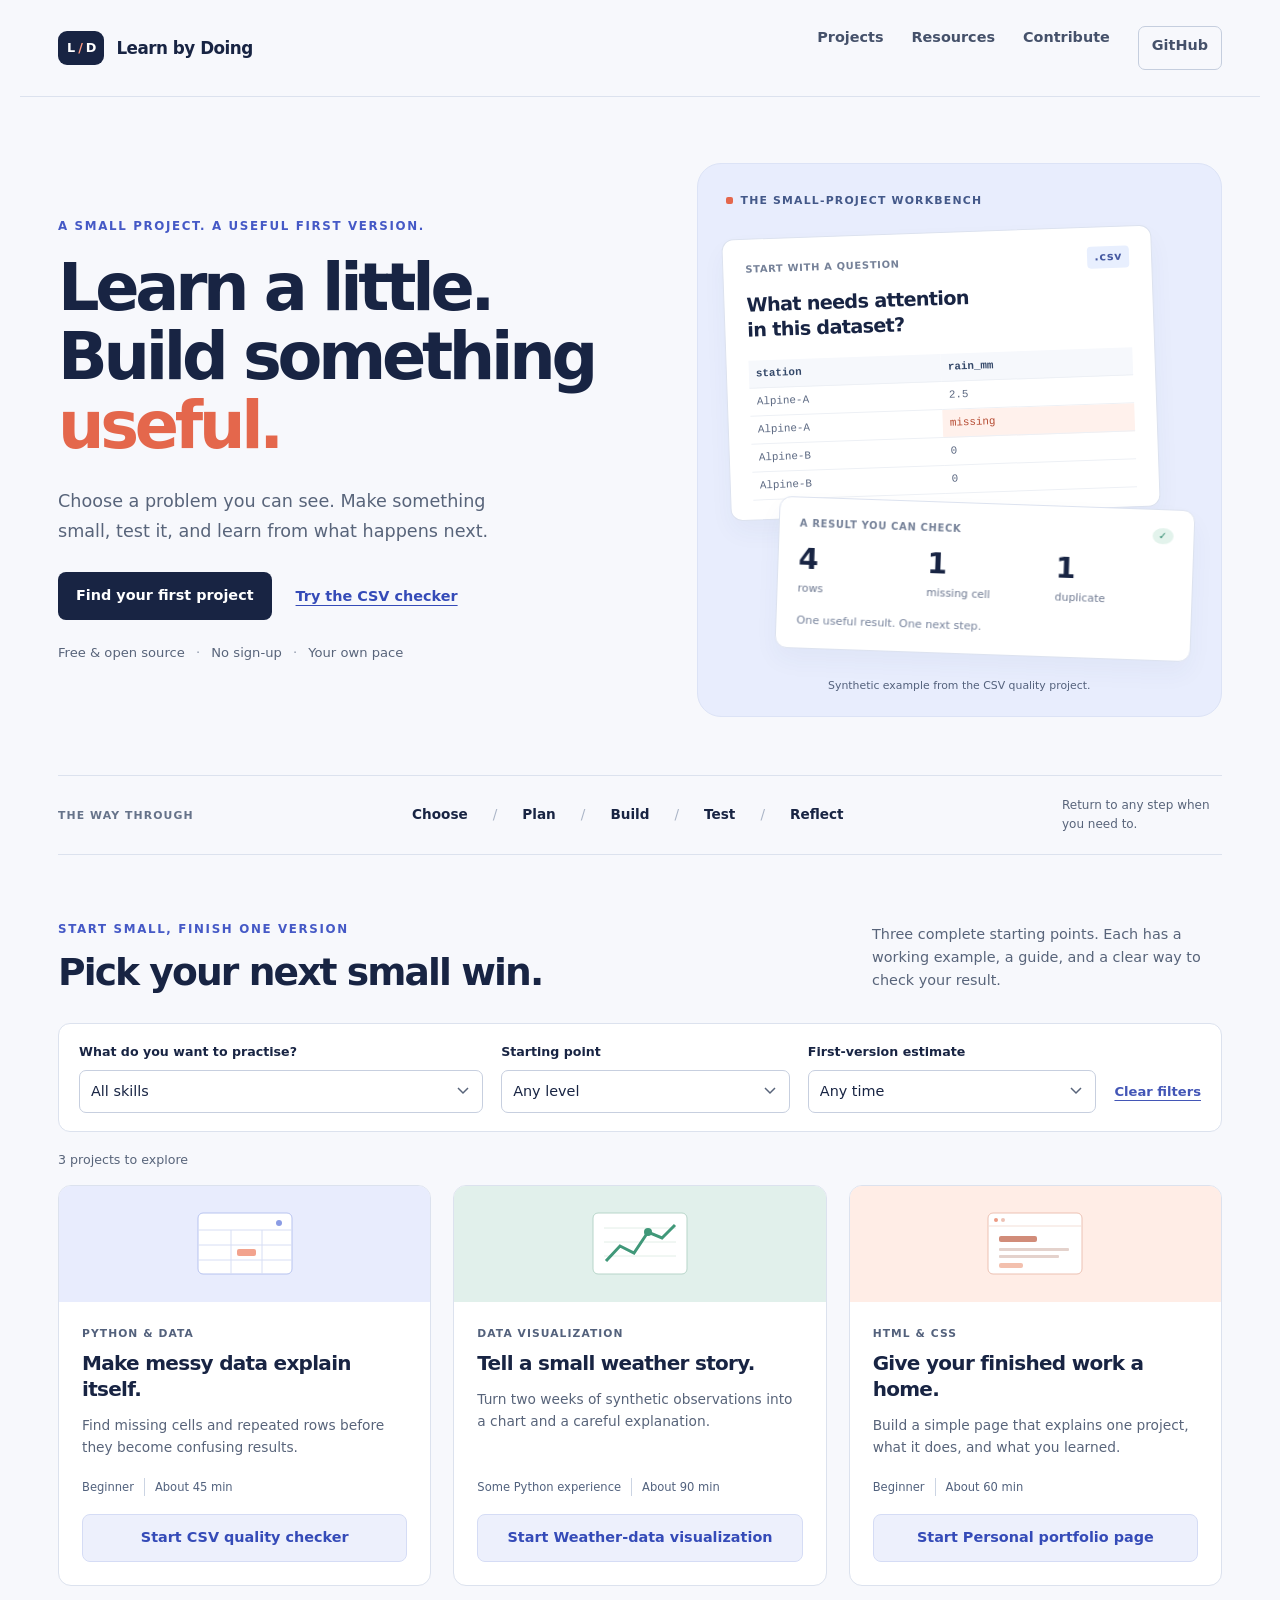
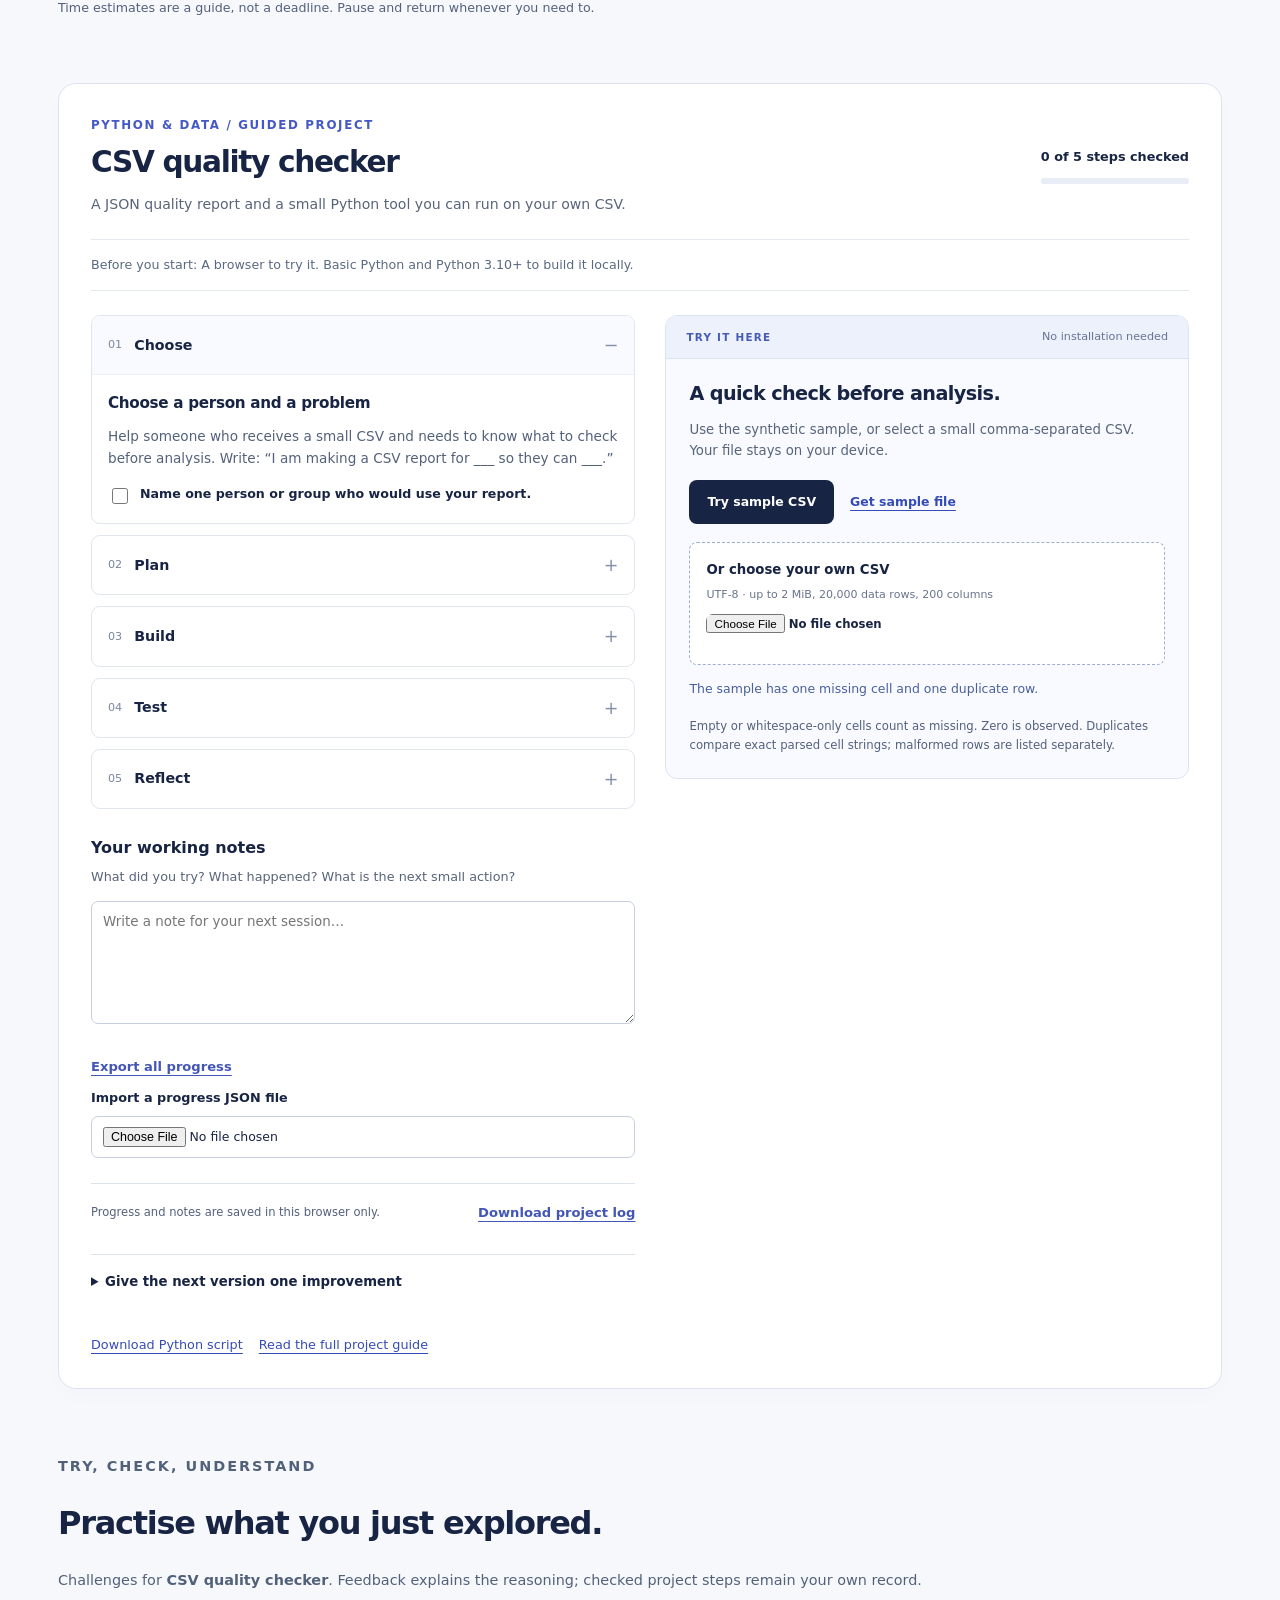
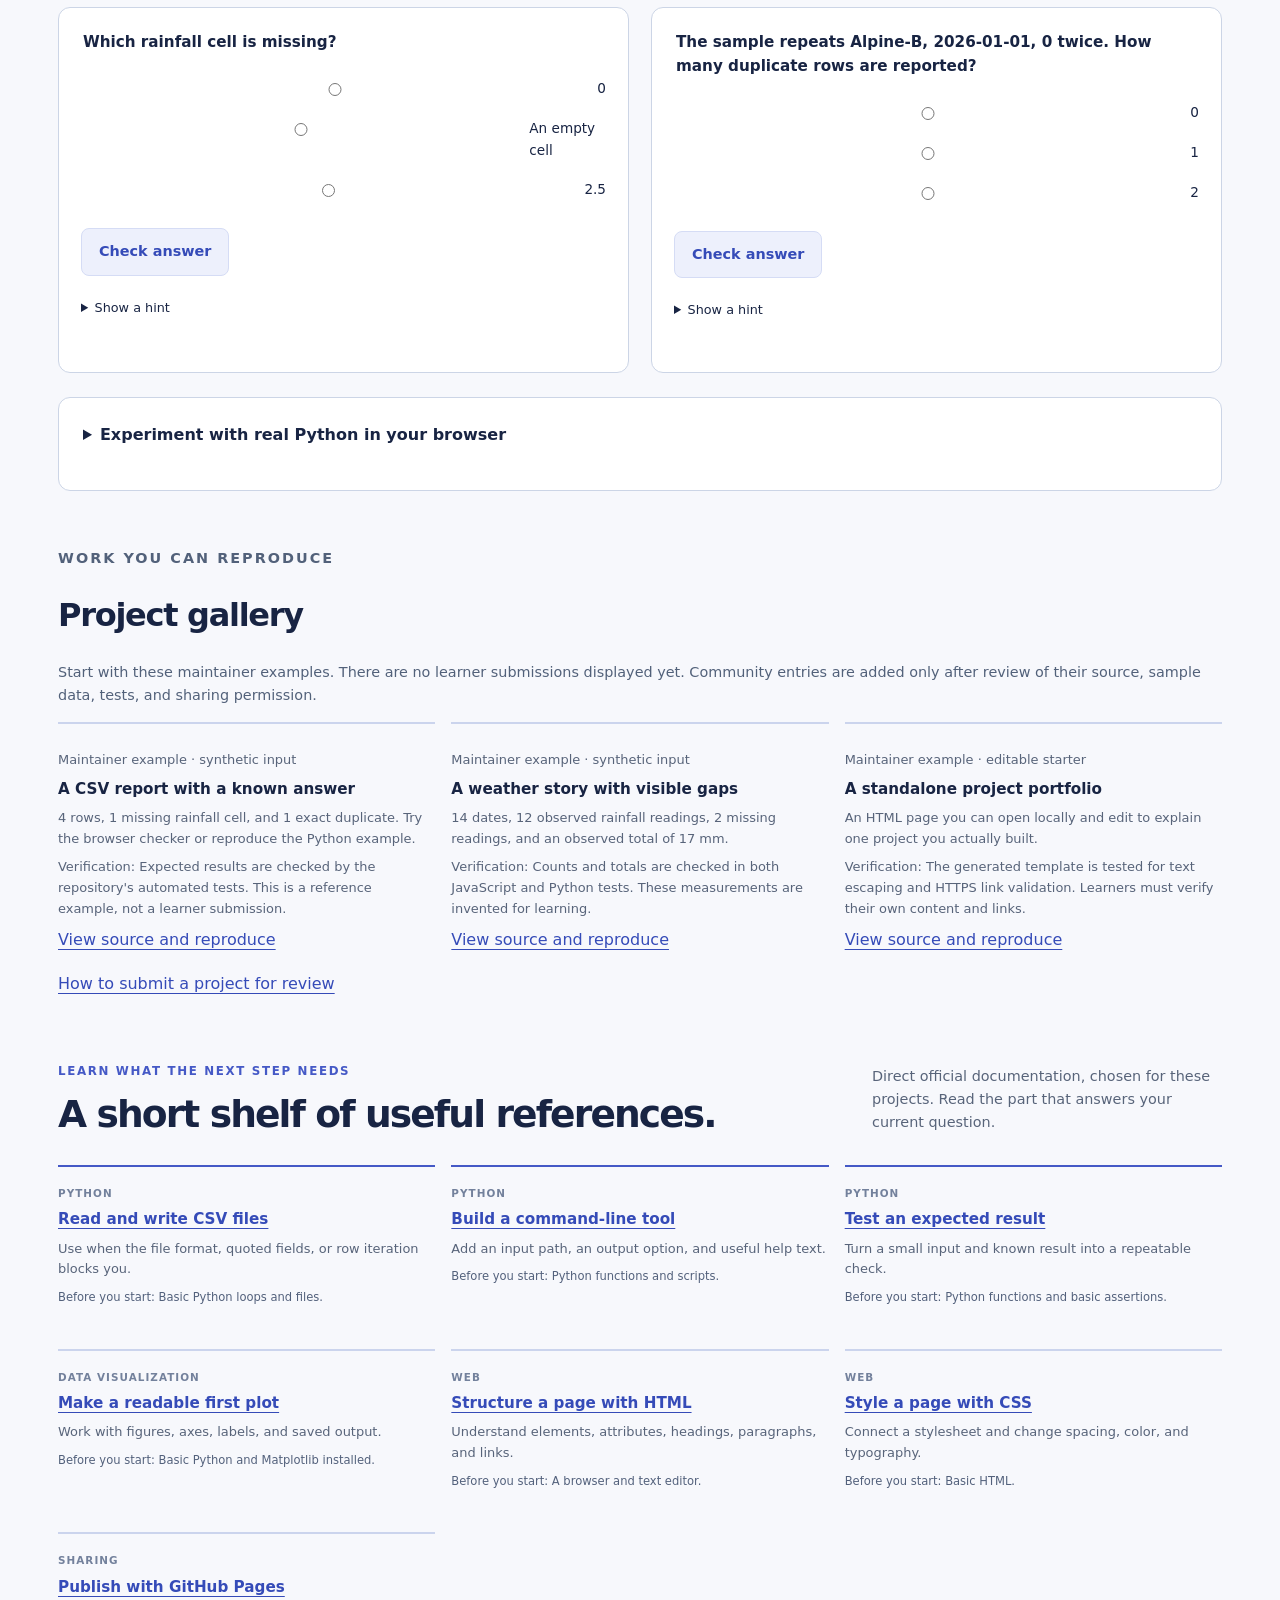
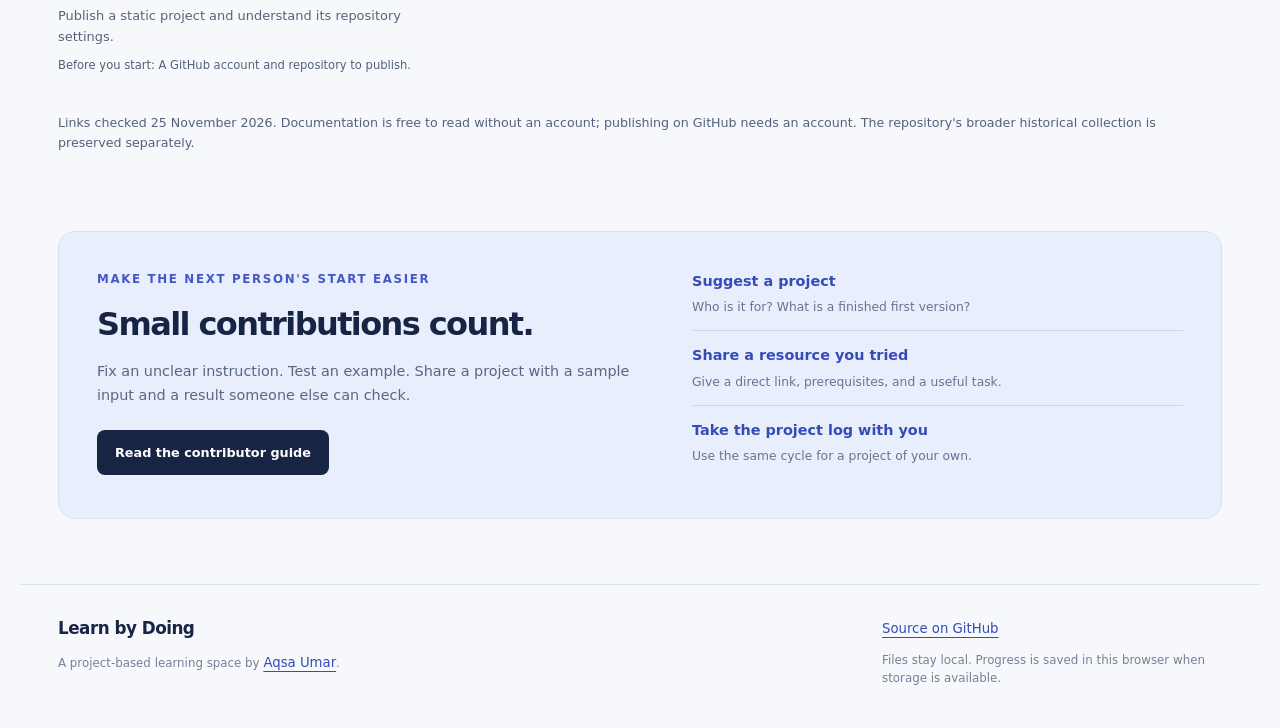
==== commit 54927146: "Add practice feedback, browser Python, portable progress and weather uploads" ====
--- a/web/index.html
+++ b/web/index.html
@@ -14,12 +14,15 @@
 <div class="workbench" aria-label="An example of turning a small dataset into a useful report"><div class="bench-label"><span class="tiny-square" aria-hidden="true"></span> THE SMALL-PROJECT WORKBENCH</div><div class="paper input-paper"><div class="paper-top"><span>START WITH A QUESTION</span><span class="file-tag">.csv</span></div><h2>What needs attention<br>in this dataset?</h2><div class="mini-table" aria-hidden="true"><span>station</span><span>rain_mm</span><span>Alpine-A</span><span>2.5</span><span>Alpine-A</span><span class="empty-cell">missing</span><span>Alpine-B</span><span>0</span><span>Alpine-B</span><span>0</span></div></div><div class="paper output-paper"><div class="paper-top"><span>A RESULT YOU CAN CHECK</span><span class="check-mark" aria-hidden="true">✓</span></div><div class="result-stats"><div><strong>4</strong><span>rows</span></div><div><strong>1</strong><span>missing cell</span></div><div><strong>1</strong><span>duplicate</span></div></div><p>One useful result. One next step.</p></div><div class="bench-caption">Synthetic example from the CSV quality project.</div></div></section>
 <section class="method" aria-label="The project cycle"><span>THE WAY THROUGH</span><ol><li>Choose</li><li>Plan</li><li>Build</li><li>Test</li><li>Reflect</li></ol><p>Return to any step when you need to.</p></section>
 <section id="projects" class="project-section"><div class="section-intro"><div><p class="eyebrow">START SMALL, FINISH ONE VERSION</p><h2>Pick your next small win.</h2></div><p>Three complete starting points. Each has a working example, a guide, and a clear way to check your result.</p></div><div class="filters"><div><label for="skill-filter">What do you want to practise?</label><select id="skill-filter"><option value="all">All skills</option><option value="python">Python & data</option><option value="data-viz">Data visualization</option><option value="web">HTML & CSS</option></select></div><div><label for="difficulty-filter">Starting point</label><select id="difficulty-filter"><option value="all">Any level</option><option value="beginner">Beginner</option><option value="intermediate">Intermediate</option></select></div><div><label for="time-filter">First-version estimate</label><select id="time-filter"><option value="all">Any time</option><option value="60">Up to 1 hour</option><option value="120">Up to 2 hours</option></select></div><button id="clear-filters" class="plain-button">Clear filters</button></div><p id="project-count" class="small" role="status" aria-live="polite"></p><div id="project-cards" class="project-cards"></div><p class="small muted">Time estimates are a guide, not a deadline. Pause and return whenever you need to.</p></section>
-<section id="workspace" class="workspace" aria-labelledby="workspace-title"><div class="workspace-top"><div><p class="eyebrow" id="workspace-topic"></p><h2 id="workspace-title"></h2><p id="workspace-outcome"></p></div><div class="progress-summary"><strong id="progress-text">0 of 5 steps</strong><progress id="project-progress" max="5" value="0" aria-label="Project progress"></progress></div></div><p id="prerequisites" class="prerequisites"></p><div class="workspace-columns"><div class="guide"><div id="project-steps"></div><section class="reflection"><h3>Your working notes</h3><p>What did you try? What happened? What is the next small action?</p><label class="sr-only" for="reflection">Project reflection and next action</label><textarea id="reflection" maxlength="5000" rows="5" placeholder="Write a note for your next session…"></textarea><div class="note-footer"><span id="storage-status" class="small" role="status">Progress stays in this browser.</span><button id="download-log" class="plain-button">Download project log</button></div></section><details class="extensions"><summary>Give the next version one improvement</summary><ul id="extension-list"></ul></details><div id="project-links" class="project-links"></div></div>
+<section id="workspace" class="workspace" aria-labelledby="workspace-title"><div class="workspace-top"><div><p class="eyebrow" id="workspace-topic"></p><h2 id="workspace-title"></h2><p id="workspace-outcome"></p></div><div class="progress-summary"><strong id="progress-text">0 of 5 steps</strong><progress id="project-progress" max="5" value="0" aria-label="Project progress"></progress></div></div><p id="prerequisites" class="prerequisites"></p><div class="workspace-columns"><div class="guide"><div id="project-steps"></div><section class="reflection"><h3>Your working notes</h3><p>What did you try? What happened? What is the next small action?</p><label class="sr-only" for="reflection">Project reflection and next action</label><textarea id="reflection" maxlength="5000" rows="5" placeholder="Write a note for your next session…"></textarea><div class="progress-transfer"><button id="progress-export" class="plain-button">Export all progress</button><label for="progress-import">Import a progress JSON file</label><input id="progress-import" type="file" accept=".json,application/json"><button id="progress-confirm" class="button secondary" hidden>Merge progress</button><p id="progress-import-status" class="small" role="status"></p></div><div class="note-footer"><span id="storage-status" class="small" role="status">Progress stays in this browser.</span><button id="download-log" class="plain-button">Download project log</button></div></section><details class="extensions"><summary>Give the next version one improvement</summary><ul id="extension-list"></ul></details><div id="project-links" class="project-links"></div></div>
 <aside class="project-tool" aria-label="Interactive project workspace"><div class="tool-heading"><span class="tool-label">TRY IT HERE</span><span class="small">No installation needed</span></div>
 <section id="csv-tool" class="tool-panel"><h3>A quick check before analysis.</h3><p>Use the synthetic sample, or select a small comma-separated CSV. Your file stays on your device.</p><div class="tool-actions"><button id="csv-sample" class="button">Try sample CSV</button><a href="downloads/csv-sample.csv" download class="text-link">Get sample file</a></div><label class="upload" for="csv-file"><strong>Or choose your own CSV</strong><span>UTF-8 · up to 2 MiB, 20,000 data rows, 200 columns</span><input id="csv-file" type="file" accept=".csv,text/csv"></label><p id="csv-status" class="tool-status" role="status" aria-live="polite">The sample has one missing cell and one duplicate row.</p><div id="csv-results" hidden><div id="csv-stats" class="metric-row"></div><h4>Missing cells by column</h4><div id="missing-table" class="table-scroll"></div><p id="csv-malformed" class="small"></p><details><summary>Preview the first five well-formed rows</summary><div id="csv-preview" class="table-scroll"></div></details><a id="csv-download" class="button secondary" hidden>Download JSON report</a></div><p class="small muted">Empty or whitespace-only cells count as missing. Zero is observed. Duplicates compare exact parsed cell strings; malformed rows are listed separately.</p></section>
-<section id="weather-tool" class="tool-panel" hidden><h3>Look at the gaps, too.</h3><p>Fourteen days of <strong>synthetic</strong> weather observations. Switch the view and check what the chart can support.</p><label for="weather-metric">Measurement</label><select id="weather-metric"><option value="rain_mm">Daily rainfall (mm)</option><option value="temp_c">Daily temperature (°C)</option></select><p id="weather-status" role="status" class="tool-status"></p><div id="weather-stats" class="metric-row"></div><svg id="weather-chart" viewBox="0 0 520 290" role="img" aria-labelledby="chart-title chart-description"></svg><p class="small muted">Crosses mark missing rainfall; gaps break the temperature line. A measured total excludes missing days.</p><div class="tool-actions"><a href="downloads/weather-sample.csv" download class="text-link">Download sample CSV</a><a id="weather-chart-download" class="text-link" hidden>Download this chart</a></div><details><summary>Read the observations as a table</summary><div id="weather-table" class="table-scroll"></div></details></section>
+<section id="weather-tool" class="tool-panel" hidden><h3>Look at the gaps, too.</h3><p id="weather-description">Fourteen days of <strong>synthetic</strong> weather observations. Switch the view and check what the chart can support.</p><label class="upload" for="weather-file"><strong>Explore your weather CSV</strong><span>One station · date,rain_mm,temp_c · UTF-8 · up to 2 MiB</span><input id="weather-file" type="file" accept=".csv,text/csv"></label><button id="weather-reset" class="plain-button">Restore synthetic sample</button><label for="weather-metric">Measurement</label><select id="weather-metric"><option value="rain_mm">Daily rainfall (mm)</option><option value="temp_c">Daily temperature (°C)</option></select><p id="weather-status" role="status" class="tool-status"></p><div id="weather-stats" class="metric-row"></div><svg id="weather-chart" viewBox="0 0 520 290" role="img" aria-labelledby="chart-title chart-description"></svg><p class="small muted">Crosses mark missing rainfall; gaps break the temperature line. A measured total excludes missing days.</p><div class="tool-actions"><a href="downloads/weather-sample.csv" download class="text-link">Download sample CSV</a><a id="weather-chart-download" class="text-link" hidden>Download this chart</a></div><details><summary>Read the observations as a table</summary><div id="weather-table" class="table-scroll"></div></details></section>
 <section id="portfolio-tool" class="tool-panel" hidden><h3>Make your work readable.</h3><p>Write about one project you actually built. Preview your page, then download a standalone HTML file.</p><form id="portfolio-form"><label for="portfolio-name">Your name</label><input id="portfolio-name" name="name" maxlength="100" value="Your name" required><label for="portfolio-role">A short introduction</label><input id="portfolio-role" name="role" maxlength="200" value="Learning Python by building useful small tools." required><label for="portfolio-title">Project title</label><input id="portfolio-title" name="title" maxlength="120" value="CSV quality report" required><label for="portfolio-description">What you built and learned</label><textarea id="portfolio-description" name="description" maxlength="2000" rows="4" required>I built a small CSV checker and tested how it handles missing cells and duplicate rows. Replace this with your own experience.</textarea><label for="portfolio-url">Public project URL <span class="muted">(optional, HTTPS)</span></label><input id="portfolio-url" name="url" type="url" maxlength="500" placeholder="https://github.com/your-name/your-project"><button type="submit" class="button">Update preview</button></form><p id="portfolio-status" class="tool-status" role="status"></p><iframe id="portfolio-preview" title="Your portfolio page preview" sandbox="" referrerpolicy="no-referrer"></iframe><a id="portfolio-download" class="button secondary" hidden>Download portfolio.html</a><p class="small muted">The preview cannot run scripts. The downloaded page has no external dependencies. Nothing is published automatically.</p></section>
 </aside></div></section>
+<section id="practice" class="practice-section"><p class="eyebrow">TRY, CHECK, UNDERSTAND</p><h2>Practise what you just explored.</h2><p>Challenges for <strong id="challenge-project"></strong>. Feedback explains the reasoning; checked project steps remain your own record.</p><div id="challenge-list" class="challenge-list"></div>
+<details class="python-lab"><summary>Experiment with real Python in your browser</summary><p>Python loads only when you select Run Python. The first run downloads a runtime from jsDelivr. This experiment uses a separate sample; your uploaded CSV and saved notes are not passed to it.</p><p>Change the sample or the missing-value condition, then predict the output. Use Python's standard library; additional package installation is not provided here.</p><label for="python-code">Your Python code</label><textarea id="python-code" rows="15" spellcheck="false" maxlength="20000"></textarea><div class="tool-actions"><button id="python-run" class="button">Run Python</button><button id="python-stop" class="button secondary" disabled>Stop execution</button><button id="python-reset" class="plain-button">Restore sample code</button><button id="python-download" class="plain-button">Download my code</button></div><p id="python-status" role="status">Expected sample output: 3 rows and 1 missing rainfall observation.</p><h3>Python output</h3><pre id="python-output" tabindex="0" aria-label="Python output"></pre></details></section>
+<section id="gallery" class="resources-section"><p class="eyebrow">WORK YOU CAN REPRODUCE</p><h2>Project gallery</h2><p>Start with these maintainer examples. There are no learner submissions displayed yet. Community entries are added only after review of their source, sample data, tests, and sharing permission.</p><div id="gallery-cards" class="resource-list"></div><a href="https://github.com/Aqsa48/earning_by_learning_resources/blob/main/COMMUNITY_GALLERY.md">How to submit a project for review</a></section>
 <section id="resources" class="resources-section"><div class="section-intro"><div><p class="eyebrow">LEARN WHAT THE NEXT STEP NEEDS</p><h2>A short shelf of useful references.</h2></div><p>Direct official documentation, chosen for these projects. Read the part that answers your current question.</p></div><div id="resource-list" class="resource-list"></div><p class="small muted">Links checked 25 November 2026. Documentation is free to read without an account; publishing on GitHub needs an account. The repository's broader historical collection is preserved separately.</p></section>
 <section id="community" class="community"><div><p class="eyebrow">MAKE THE NEXT PERSON'S START EASIER</p><h2>Small contributions count.</h2><p>Fix an unclear instruction. Test an example. Share a project with a sample input and a result someone else can check.</p><a class="button" href="https://github.com/Aqsa48/earning_by_learning_resources/blob/main/CONTRIBUTING.md">Read the contributor guide</a></div><div class="community-links"><a href="https://github.com/Aqsa48/earning_by_learning_resources/issues/new?template=project_idea.yml"><strong>Suggest a project</strong><span>Who is it for? What is a finished first version?</span></a><a href="https://github.com/Aqsa48/earning_by_learning_resources/issues/new?template=resource_suggestion.yml"><strong>Share a resource you tried</strong><span>Give a direct link, prerequisites, and a useful task.</span></a><a href="https://github.com/Aqsa48/earning_by_learning_resources/blob/main/PROJECT_LOG.md"><strong>Take the project log with you</strong><span>Use the same cycle for a project of your own.</span></a></div></section>
 </main><footer><div><a class="brand" href="./">Learn by Doing</a><p>A project-based learning space by <a href="https://github.com/Aqsa48">Aqsa Umar</a>.</p></div><div><a href="https://github.com/Aqsa48/earning_by_learning_resources">Source on GitHub</a><p>Files stay local. Progress is saved in this browser when storage is available.</p></div></footer><noscript><p class="noscript">Enable JavaScript for the project filters and browser tools. The <a href="https://github.com/Aqsa48/earning_by_learning_resources">GitHub guides and downloadable projects</a> also work without this website.</p></noscript><script type="module" src="app.mjs"></script>
--- a/web/style.css
+++ b/web/style.css
@@ -1 +1,5 @@
 :root{font-family:Inter,ui-sans-serif,system-ui,-apple-system,"Segoe UI",sans-serif;font-size:16px;line-height:1.6;color:#182443;background:#f7f8fc;font-synthesis:none;--ink:#182443;--muted:#58647a;--indigo:#4559c6;--coral:#e4674c;--line:#dce2ee;--white:#fff}*{box-sizing:border-box}html{scroll-behavior:smooth;scroll-padding-top:100px}body{margin:0}a{color:#354bb8;text-underline-offset:4px}button,input,select,textarea{font:inherit}button,a,input,select,textarea,summary{-webkit-tap-highlight-color:transparent}button,a{touch-action:manipulation}button{cursor:pointer}a:focus-visible,button:focus-visible,input:focus-visible,select:focus-visible,textarea:focus-visible,summary:focus-visible{outline:3px solid #e47c28;outline-offset:4px}button:disabled{opacity:.55;cursor:wait}[hidden]{display:none!important}.skip{position:fixed;top:-100px;left:20px;background:white;padding:12px;z-index:10}.skip:focus{top:12px}.sr-only{position:absolute;width:1px;height:1px;overflow:hidden;clip:rect(0,0,0,0);white-space:nowrap}.site-header,main,footer{max-width:1240px;margin:0 auto}.site-header{display:flex;align-items:center;justify-content:space-between;padding:26px 38px;gap:28px;border-bottom:1px solid var(--line)}.brand{display:inline-flex;align-items:center;gap:12px;color:var(--ink);font-weight:760;text-decoration:none;letter-spacing:-.03em;font-size:1.05rem;white-space:nowrap}.brand-mark{background:var(--ink);color:white;padding:7px 9px;border-radius:9px;font-size:.8rem;letter-spacing:-.08em}.brand-mark span{color:#ff9a80;margin:0 4px}nav{display:flex;align-items:center;gap:28px}nav a{text-decoration:none;color:#45516a;font-size:.9rem;font-weight:550}.nav-github{border:1px solid #c5cede;padding:7px 13px;border-radius:7px}main{padding:0 38px}.hero{display:grid;grid-template-columns:1.12fr 1fr;gap:50px;align-items:center;padding:66px 0 58px}.eyebrow{font-size:.74rem;letter-spacing:.14em;font-weight:760;color:var(--indigo);margin:0 0 17px}h1{font-size:clamp(3rem,5.1vw,4.7rem);line-height:1.06;letter-spacing:-.065em;margin:0;font-weight:760}h1 em{font-style:normal;color:var(--coral)}.hero-description{font-size:1.1rem;line-height:1.75;max-width:440px;color:var(--muted);margin:25px 0}.hero-actions{display:flex;align-items:center;gap:24px;flex-wrap:wrap}.button{display:inline-block;border:1px solid transparent;border-radius:8px;background:var(--ink);color:white;text-decoration:none;font-weight:650;font-size:.9rem;line-height:1.5;padding:12px 17px;text-align:center;min-height:46px}.button:hover{background:#2c3d68}.secondary{background:#edf0fc;color:#354bb8;border-color:#d5dcf5}.secondary:hover{background:#dce3fc}.text-link{font-size:.9rem;font-weight:650}.hero-note{font-size:.82rem;color:var(--muted);margin:22px 0 0}.hero-note span{margin:0 7px;color:#8d97a9}.workbench{position:relative;background:#e8edfd;border:1px solid #dce3f6;border-radius:24px;padding:28px 28px 22px;min-height:428px}.bench-label{display:flex;align-items:center;gap:8px;font-size:.68rem;font-weight:750;letter-spacing:.11em;color:#435889}.tiny-square{width:7px;height:7px;background:var(--coral);border-radius:2px}.paper{background:white;border:1px solid #dce2ef;border-radius:12px;box-shadow:0 12px 25px #253c6f0b}.input-paper{margin-top:23px;width:92%;padding:19px 22px;transform:rotate(-2deg)}.paper-top{display:flex;justify-content:space-between;align-items:center;gap:12px;font-size:.62rem;font-weight:760;letter-spacing:.07em;color:#758198}.file-tag{background:#e8effe;border-radius:4px;padding:2px 7px;font-size:.7rem;color:#4559a1}.paper h2{font-size:1.2rem;letter-spacing:-.035em;line-height:1.3;margin:13px 0 17px}.mini-table{display:grid;grid-template-columns:1fr 1fr;font-family:ui-monospace,SFMono-Regular,Consolas,monospace;font-size:.68rem;line-height:1.2;color:#5a6780}.mini-table span{border-bottom:1px solid #edf0f5;padding:7px}.mini-table span:nth-child(-n+2){background:#f6f8fc;color:#344869;font-weight:650}.mini-table .empty-cell{color:#b54a31;background:#fff1ec}.output-paper{position:relative;margin:-11px 0 0 auto;width:89%;padding:18px 20px;transform:rotate(2deg);z-index:1}.check-mark{border-radius:50%;background:#e3f3ec;color:#258366;padding:0 6px}.result-stats{display:grid;grid-template-columns:repeat(3,1fr);gap:12px;margin:13px 0}.result-stats strong{font-size:1.8rem;line-height:1;display:block;letter-spacing:-.05em}.result-stats span{font-size:.68rem;color:#6d7890}.output-paper p{font-size:.7rem;color:#76829b;margin:8px 0 0}.bench-caption{font-size:.68rem;color:#6a7896;margin:21px 0 0;text-align:center}.method{display:flex;align-items:center;justify-content:space-between;gap:24px;padding:20px 0;border-top:1px solid var(--line);border-bottom:1px solid var(--line)}.method>span{font-size:.68rem;letter-spacing:.1em;font-weight:760;color:#66738a}.method ol{display:flex;list-style:none;gap:25px;padding:0;margin:0;font-size:.85rem;font-weight:650}.method li+li::before{content:'/';color:#abb5c7;font-weight:400;margin-right:25px}.method p{font-size:.75rem;color:var(--muted);max-width:160px;margin:0}.project-section{padding:65px 0 52px}.section-intro{display:flex;justify-content:space-between;gap:35px;align-items:end;margin-bottom:28px}.section-intro h2{font-size:clamp(1.8rem,3vw,2.35rem);line-height:1.2;letter-spacing:-.05em;margin:0}.section-intro>p{max-width:350px;font-size:.9rem;color:var(--muted);margin:0 0 3px}.section-intro .eyebrow{margin-bottom:11px}.filters{display:grid;grid-template-columns:1.4fr 1fr 1fr auto;gap:18px;align-items:end;border:1px solid var(--line);border-radius:12px;padding:18px 20px;background:white}.filters label,.tool-panel label{display:block;font-size:.79rem;font-weight:650;margin-bottom:7px}select,input:not([type=checkbox]),textarea{width:100%;min-width:0;border:1px solid #c7cfdf;border-radius:7px;background:white;color:var(--ink);padding:10px 11px;font-size:.9rem;line-height:1.5}select{padding-right:35px;appearance:none;background-image:url("data:image/svg+xml,%3Csvg xmlns='http://www.w3.org/2000/svg' width='14' height='10' viewBox='0 0 14 10'%3E%3Cpath d='m2 2 5 5 5-5' fill='none' stroke='%2358647a' stroke-width='1.5'/%3E%3C/svg%3E");background-repeat:no-repeat;background-position:right 12px center}.plain-button{background:none;color:#4356b6;border:0;padding:9px 0;font-size:.82rem;font-weight:650;min-height:42px;text-decoration:underline;text-underline-offset:4px}.small{font-size:.79rem;line-height:1.6}.muted{color:var(--muted)}#project-count{margin:18px 0 14px;color:var(--muted)}.project-cards{display:grid;grid-template-columns:repeat(3,1fr);gap:22px}.project-card{background:white;border:1px solid var(--line);border-radius:13px;overflow:hidden;display:flex;flex-direction:column}.card-art{height:116px;display:flex;align-items:center;justify-content:center;position:relative}.card-art svg{width:130px;height:75px}.indigo .card-art{background:#e8ecfd}.mint .card-art{background:#e1f0eb}.peach .card-art{background:#ffede6}.card-body{padding:23px;display:flex;flex-direction:column;flex:1}.card-topic{font-size:.67rem;text-transform:uppercase;letter-spacing:.1em;color:#62718c;font-weight:750;margin:0 0 8px}.card-body h3{font-size:1.25rem;line-height:1.3;letter-spacing:-.035em;margin:0 0 12px}.card-body>p:not(.card-topic){font-size:.86rem;color:var(--muted);margin:0 0 20px}.card-meta{display:flex;align-items:center;gap:10px;font-size:.72rem;color:#52627e;margin:auto 0 18px}.card-meta span+span{border-left:1px solid #cbd4e3;padding-left:10px}.card-start{width:100%}.card-progress{font-size:.75rem;color:#5260a4;margin:12px 0 0!important}.empty-filters{grid-column:1/-1;padding:30px;text-align:center;background:white;border:1px dashed #bac4d9;border-radius:12px;color:var(--muted)}.workspace{background:#fff;border:1px solid var(--line);border-radius:18px;padding:32px;margin-bottom:66px;box-shadow:0 7px 22px #23386604}.workspace-top{display:flex;justify-content:space-between;gap:25px;align-items:center}.workspace-top h2{font-size:1.85rem;line-height:1.2;letter-spacing:-.045em;margin:0 0 12px}.workspace-top .eyebrow{margin:0 0 10px}.workspace-top p:not(.eyebrow){font-size:.88rem;color:var(--muted);margin:0;max-width:650px}.progress-summary{min-width:130px;font-size:.8rem;white-space:nowrap}progress{appearance:none;display:block;width:100%;height:6px;border:0;border-radius:10px;background:#e9edf6;margin-top:10px}progress::-webkit-progress-bar{background:#e9edf6;border-radius:10px}progress::-webkit-progress-value{background:#5265cf;border-radius:10px}progress::-moz-progress-bar{background:#5265cf;border-radius:10px}.prerequisites{border-top:1px solid #e5eaf2;border-bottom:1px solid #e5eaf2;padding:15px 0;margin:24px 0;font-size:.79rem;color:#5a6983}.workspace-columns{display:grid;grid-template-columns:1.04fr 1fr;gap:30px;align-items:start}.phase{border:1px solid #e0e5ef;border-radius:9px;margin:0 0 11px;overflow:hidden}.phase>summary{cursor:pointer;list-style:none;padding:15px 16px;display:flex;gap:12px;align-items:center}.phase>summary::-webkit-details-marker{display:none}.phase>summary::after{content:'+';margin-left:auto;color:#8490aa;font-size:1.1rem}.phase[open]>summary::after{content:'−'}.phase[open]>summary{border-bottom:1px solid #edf0f6;background:#f9faff}.step-number{font-size:.7rem;color:#7a87a0}.phase-title{font-size:.89rem;font-weight:650}.phase.is-done .step-number{color:#27735b}.phase-body{padding:16px}.phase-body h4{font-size:.95rem;letter-spacing:-.02em;margin:0 0 10px}.phase-body p{font-size:.85rem;color:#53617a;margin:0 0 15px}.complete-step{display:flex;gap:9px;align-items:flex-start;font-size:.79rem;font-weight:550;cursor:pointer}.complete-step input{accent-color:#4358c8;margin-top:4px;flex-shrink:0;width:16px;height:16px}.phase pre{margin:12px 0 18px}.reflection{margin-top:26px}.reflection h3{font-size:1rem;margin-bottom:7px}.reflection p{font-size:.8rem;color:var(--muted);margin-top:0}.reflection textarea{resize:vertical;min-height:120px}.note-footer{display:flex;align-items:center;justify-content:space-between;gap:12px;margin-top:6px;color:var(--muted)}.note-footer .small{font-size:.72rem}.extensions{border-top:1px solid var(--line);margin-top:20px;padding-top:16px;font-size:.83rem}.extensions summary{cursor:pointer;font-weight:650}.extensions li{margin:10px 0;color:var(--muted)}.project-links{display:flex;gap:16px;flex-wrap:wrap;margin-top:20px;font-size:.8rem}.project-tool{border:1px solid #dce3f0;border-radius:12px;background:#f8faff;overflow:hidden;position:sticky;top:24px}.tool-heading{background:#edf1fc;border-bottom:1px solid #dce3f0;padding:12px 20px;display:flex;justify-content:space-between;align-items:center;gap:12px}.tool-label{font-size:.65rem;letter-spacing:.12em;font-weight:750;color:#465bb6}.tool-heading>.small{font-size:.7rem;color:#667391}.tool-panel{padding:23px;min-width:0}.tool-panel h3{font-size:1.2rem;line-height:1.3;letter-spacing:-.03em;margin:0 0 12px}.tool-panel>p{font-size:.83rem;color:var(--muted);margin:12px 0 18px}.tool-panel>.small{font-size:.73rem;margin-bottom:0}.tool-actions{display:flex;align-items:center;gap:16px;flex-wrap:wrap;margin:18px 0}.tool-actions .button,.tool-actions .text-link{font-size:.78rem}.upload{border:1px dashed #9eadd1;padding:16px;border-radius:8px;background:white;margin:18px 0 14px!important;cursor:pointer}.upload strong{display:block;font-size:.83rem}.upload span{font-size:.69rem;font-weight:400;color:#67748b;display:block;margin:5px 0 11px}.upload input{border:0!important;padding:0!important;font-size:.73rem!important;background:transparent!important}.tool-status{font-size:.78rem!important;color:#4a609b!important}.tool-status.error{color:#a52f22!important}.metric-row{display:grid;grid-template-columns:repeat(3,1fr);gap:9px;margin:18px 0}.metric{padding:14px 10px;background:white;border:1px solid #dce3f0;border-radius:8px}.metric strong{display:block;font-size:1.55rem;line-height:1.1;letter-spacing:-.05em}.metric span{display:block;font-size:.65rem;color:#6c7891;margin-top:7px}.tool-panel h4{font-size:.85rem;margin:22px 0 10px}.table-scroll{overflow:auto;max-height:280px;margin:12px 0}table{border-collapse:collapse;width:100%;font-size:.75rem;text-align:left;background:white}th,td{padding:9px 10px;border-bottom:1px solid #e4e9f2;vertical-align:top;max-width:230px;overflow-wrap:anywhere}th{background:#eef2fb;font-weight:650;color:#53617c}td.is-missing{color:#a44430;background:#fff2ec}.tool-panel details{font-size:.77rem;margin:18px 0}.tool-panel summary{cursor:pointer;font-weight:600}.tool-panel #csv-download,.tool-panel #portfolio-download{width:100%;font-size:.8rem;margin-top:17px}.tool-panel form input,.tool-panel form textarea{margin:0 0 14px}.tool-panel form label{margin-bottom:5px}.tool-panel form label span{font-weight:400;font-size:.73rem}.tool-panel form .button{font-size:.8rem;margin-top:3px}#portfolio-preview{width:100%;height:320px;border:1px solid #cfd8eb;border-radius:8px;background:white}#weather-chart{width:100%;height:auto;background:white;border:1px solid #dce3f0;border-radius:9px;margin-top:5px}#weather-metric{margin-bottom:7px}.resources-section{padding:0 0 65px}.resource-list{display:grid;grid-template-columns:repeat(3,1fr);gap:16px}.resource-card{border-top:2px solid #cbd4ed;padding:18px 0;min-width:0}.resource-card .resource-topic{font-size:.65rem;text-transform:uppercase;letter-spacing:.1em;font-weight:700;color:#73819c;margin:0 0 8px}.resource-card h3{font-size:.95rem;margin:0 0 8px;line-height:1.4}.resource-card p{font-size:.81rem;color:var(--muted);margin:8px 0}.resource-card .resource-requirements{font-size:.72rem;color:#6c7891}.community{background:#e9eefc;border:1px solid #d9e1f4;border-radius:17px;padding:38px;display:grid;grid-template-columns:1.1fr 1fr;gap:55px;margin-bottom:65px}.community h2{font-size:2rem;line-height:1.15;letter-spacing:-.05em;margin:0 0 18px}.community p:not(.eyebrow){font-size:.9rem;color:#586783}.community .button{margin-top:9px;font-size:.8rem}.community-links{display:flex;flex-direction:column}.community-links a{text-decoration:none;border-bottom:1px solid #cdd7ed;padding:13px 0}.community-links a:first-child{padding-top:0}.community-links a:last-child{border-bottom:0}.community-links strong{display:block;font-size:.9rem}.community-links span{display:block;font-size:.77rem;color:#667591;margin-top:5px}footer{padding:30px 38px 40px;border-top:1px solid var(--line);display:flex;justify-content:space-between;gap:40px}footer>div:last-child{max-width:340px}footer a{font-size:.83rem}footer p{font-size:.74rem;color:#758097;margin:10px 0 0}.noscript{padding:20px;text-align:center}pre{background:#182443;color:#e5eaf9;border-radius:7px;padding:16px;overflow:auto;font-size:.74rem;line-height:1.75;tab-size:2}code{font-family:ui-monospace,SFMono-Regular,Consolas,monospace}#reflection{font-size:.84rem}#storage-status.error{color:#a33726}#resource-list:empty::before{content:'Loading project references…';color:#64728b;font-size:.9rem}@media(min-width:1500px){.hero{padding-top:80px;padding-bottom:70px}}@media(max-width:1000px){.site-header,footer{padding-left:26px;padding-right:26px}main{padding:0 26px}.hero{gap:30px}.workbench{padding:22px 20px;min-height:405px}.project-cards{gap:15px}.card-body{padding:19px}.workspace{padding:25px}.workspace-columns{gap:23px}.method ol{gap:15px}.method li+li::before{margin-right:15px}.method p{display:none}.section-intro>p{max-width:300px}.community{gap:30px;padding:30px}}@media(max-width:760px){html{scroll-padding-top:20px}.site-header{padding:19px 21px;gap:15px;flex-wrap:wrap}nav{gap:20px;flex-wrap:wrap}nav a{font-size:.79rem}.nav-github{padding:4px 10px}.brand{font-size:1rem}main{padding:0 21px}.hero{grid-template-columns:1fr;padding:42px 0 37px;gap:33px}.hero-copy{max-width:540px}h1{font-size:3.5rem}.hero-description{font-size:1rem;max-width:440px}.hero-actions{gap:20px}.hero .button{font-size:.82rem}.hero .text-link{font-size:.82rem}.eyebrow{font-size:.65rem;letter-spacing:.1em}.hero-note{font-size:.73rem}.workbench{max-width:470px;width:100%;margin:0 auto;min-height:405px}.method{flex-wrap:wrap;gap:12px;padding:18px 0}.method>span{font-size:.62rem}.method ol{gap:13px;font-size:.75rem}.method li+li::before{margin-right:13px}.project-section{padding-top:42px;padding-bottom:34px}.section-intro{display:block;margin-bottom:23px}.section-intro>p{max-width:none;margin-top:16px;font-size:.84rem}.section-intro h2{font-size:1.85rem}.filters{grid-template-columns:1fr 1fr;padding:16px;gap:13px}.filters>div:first-child{grid-column:1/-1}.filters label{font-size:.72rem}.filters select{font-size:.8rem}.filters .plain-button{grid-column:1/-1;justify-self:start;min-height:26px;padding:0}.project-cards{grid-template-columns:1fr}.project-card{display:grid;grid-template-columns:90px 1fr}.card-art{height:100%;min-height:210px}.card-art svg{width:75px;height:75px}.card-body{padding:21px}.card-body h3{font-size:1.15rem}.card-body>p:not(.card-topic){font-size:.8rem;margin-bottom:14px}.card-meta{margin-bottom:15px}.card-start{font-size:.78rem;min-height:41px;padding:10px}.workspace{padding:20px 17px;margin-bottom:43px;border-radius:13px}.workspace-top{align-items:start;flex-direction:column;gap:15px}.workspace-top h2{font-size:1.55rem}.workspace-top p:not(.eyebrow){font-size:.81rem}.progress-summary{width:100%;font-size:.74rem}.workspace-columns{grid-template-columns:1fr;gap:24px}.prerequisites{margin:20px 0;font-size:.74rem}.project-tool{position:static;grid-row:1}.tool-panel{padding:20px}.tool-panel>p{font-size:.79rem}.phase-title{font-size:.83rem}.phase-body p{font-size:.8rem}.note-footer{align-items:start;flex-direction:column;gap:0}.resources-section{padding-bottom:36px}.resource-list{grid-template-columns:1fr 1fr;gap:15px}.resource-card h3{font-size:.87rem}.resource-card p{font-size:.75rem}.resource-card .resource-requirements{font-size:.68rem}.community{grid-template-columns:1fr;padding:24px;gap:25px;margin-bottom:40px}.community h2{font-size:1.8rem}.community p:not(.eyebrow){font-size:.84rem}footer{padding:24px 21px 32px;flex-direction:column;gap:22px}footer>div:last-child{max-width:none}}@media(max-width:390px){h1{font-size:3rem}.hero-actions{gap:15px}.hero-note span{margin:0 3px}.method ol{gap:8px}.method li+li::before{margin-right:8px}.project-card{grid-template-columns:70px 1fr}.card-body{padding:17px}.resource-list{grid-template-columns:1fr}.filters{grid-template-columns:1fr}.filters>div:first-child{grid-column:auto}.tool-heading{padding:12px 15px}.tool-heading>.small{font-size:.62rem}.tool-panel{padding:17px}.metric{padding:12px 8px}.metric strong{font-size:1.35rem}.metric span{font-size:.6rem}}@media(prefers-reduced-motion:reduce){html{scroll-behavior:auto}*{animation:none!important;transition:none!important}}
+
+/* Practice, portable progress, and keyboard-friendly controls. */
+.practice-section{padding:0 0 56px}.practice-section>h2,#gallery>h2{font-size:2rem;line-height:1.2;letter-spacing:-.04em}.practice-section>p,#gallery>p{color:#52617a;font-size:.9rem}.challenge-list{display:grid;grid-template-columns:1fr 1fr;gap:22px}.challenge-list form{padding:22px;background:white;border:1px solid #ccd5e6;border-radius:12px}.challenge-list fieldset{border:0;padding:0;margin:0 0 18px;min-width:0}.challenge-list legend{font-weight:700;font-size:.95rem;margin-bottom:15px}.challenge-list label{display:flex;gap:10px;align-items:start;font-size:.85rem;padding:9px 0;cursor:pointer}.challenge-list input{margin-top:5px;accent-color:#4559c6}.challenge-list details{font-size:.8rem;margin-top:14px}.challenge-list [role=status]{font-size:.85rem;color:#263d77}.python-lab{padding:24px;background:white;border:1px solid #ccd5e6;border-radius:12px;margin-top:24px}.python-lab summary{font-weight:700;cursor:pointer}.python-lab p{font-size:.85rem;color:#52617a}.python-lab textarea{font-family:ui-monospace,Consolas,monospace;font-size:.85rem;tab-size:4;min-height:300px}.python-lab label{display:block;font-weight:650;margin:18px 0 8px}#python-output{min-height:100px;max-height:400px;white-space:pre-wrap;overflow-wrap:anywhere}.progress-transfer{padding:13px 0;border-bottom:1px solid #dce2ee}.progress-transfer label{display:block;font-size:.8rem;font-weight:650;margin-bottom:7px}.progress-transfer input{font-size:.78rem}.progress-transfer .button{font-size:.8rem;margin-top:12px}.tool-panel [type=file]{min-height:34px}.resource-card .resource-requirements,.bench-caption,.card-topic,.small,.tool-panel>.small{color:#53617c}.button,.plain-button,summary,nav a{min-height:44px}.challenge-list summary{padding:8px 0}.resource-card.is-related{border-top-color:#4559c6}.table-scroll:focus-visible{outline:3px solid #e47c28;outline-offset:3px}
+@media(max-width:760px){.challenge-list{grid-template-columns:1fr}.practice-section>h2,#gallery>h2{font-size:1.7rem}.python-lab{padding:18px}.python-lab .tool-actions{gap:12px}.tool-actions .button{flex:1}.hero-note,.bench-caption{font-size:.78rem}}
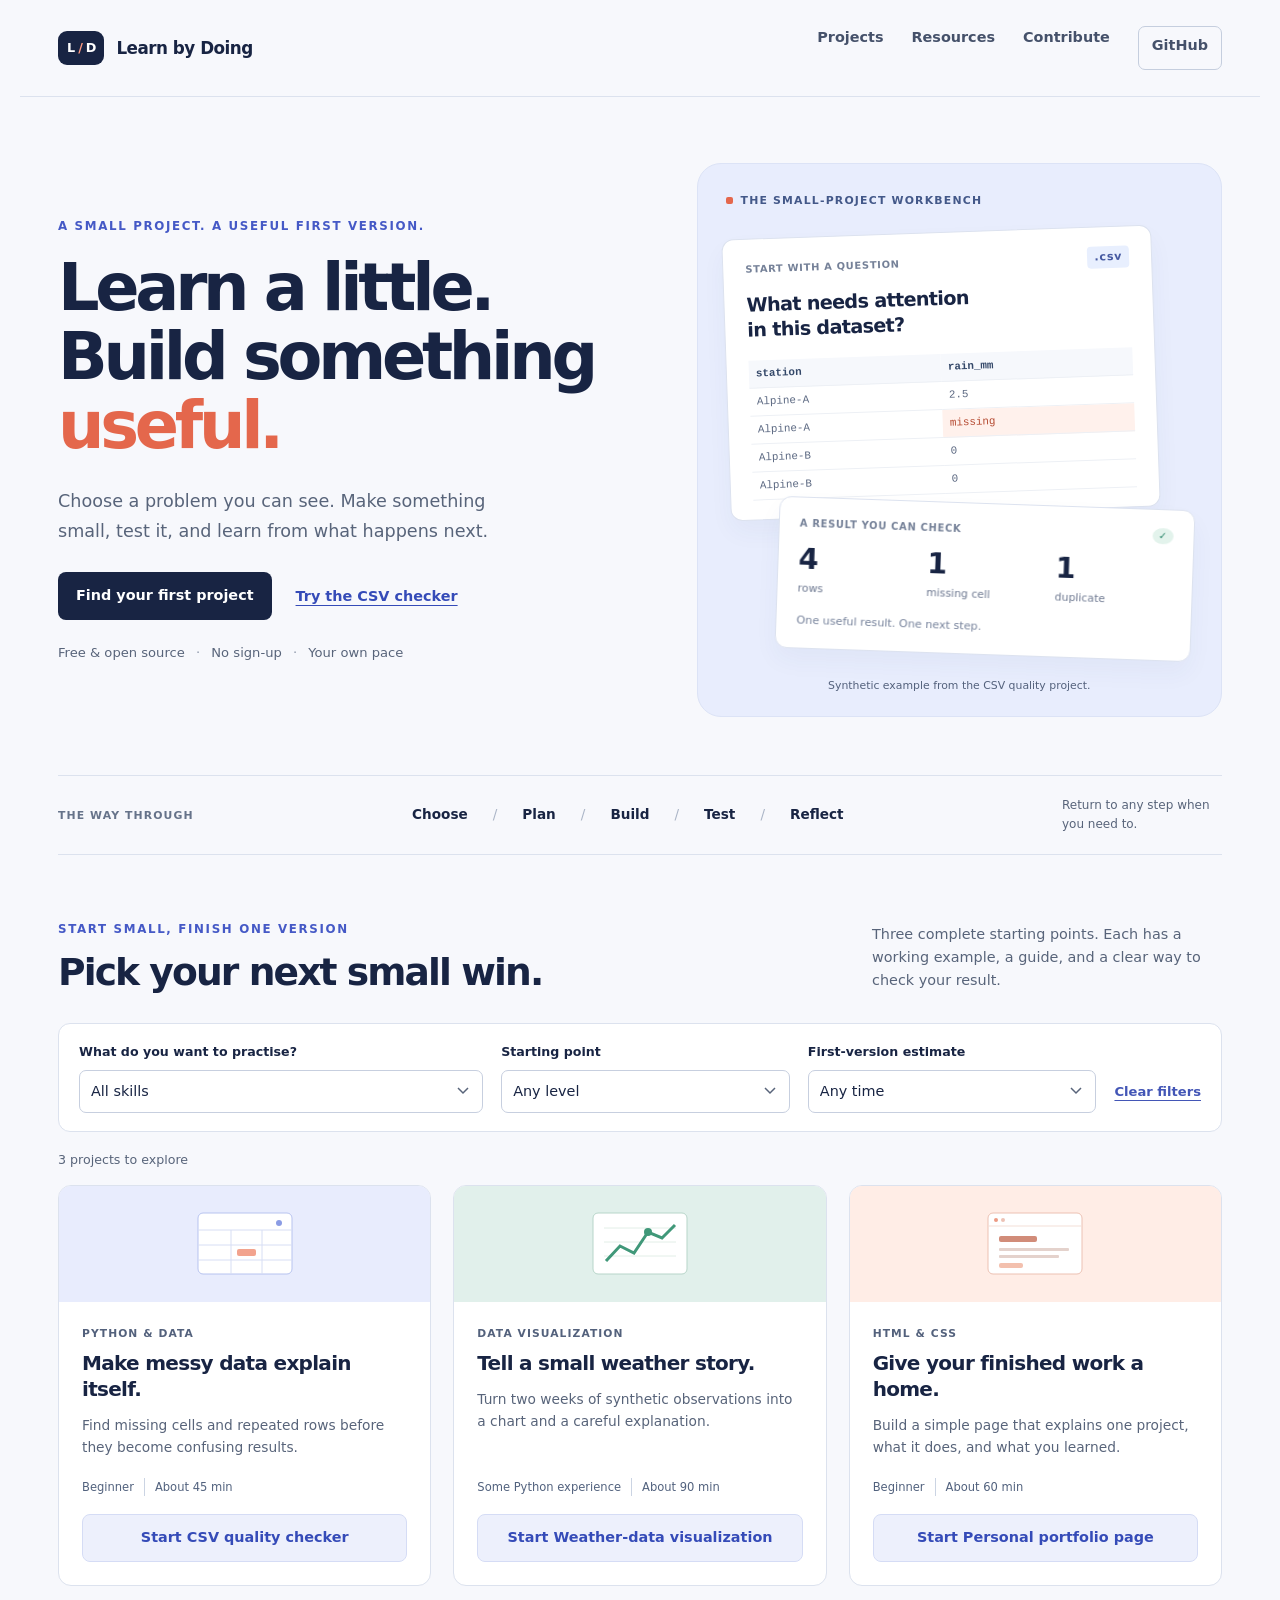
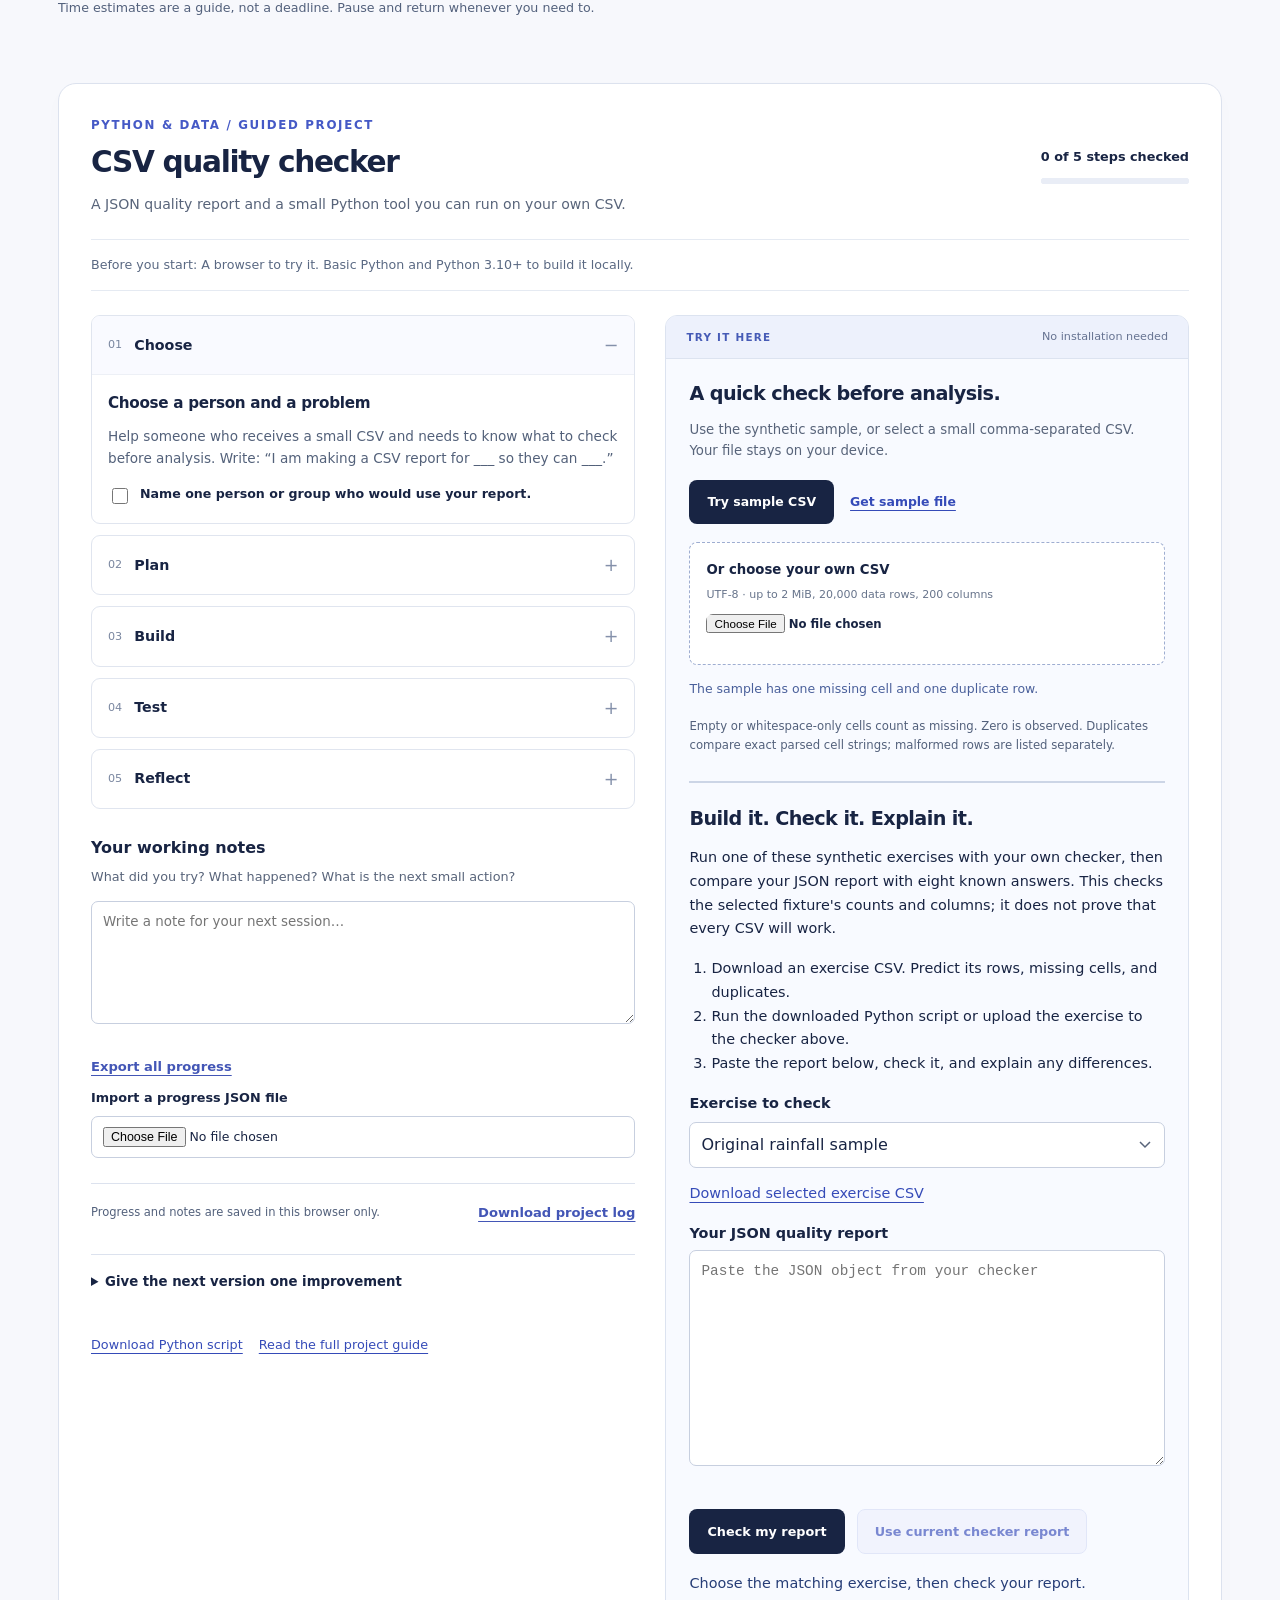
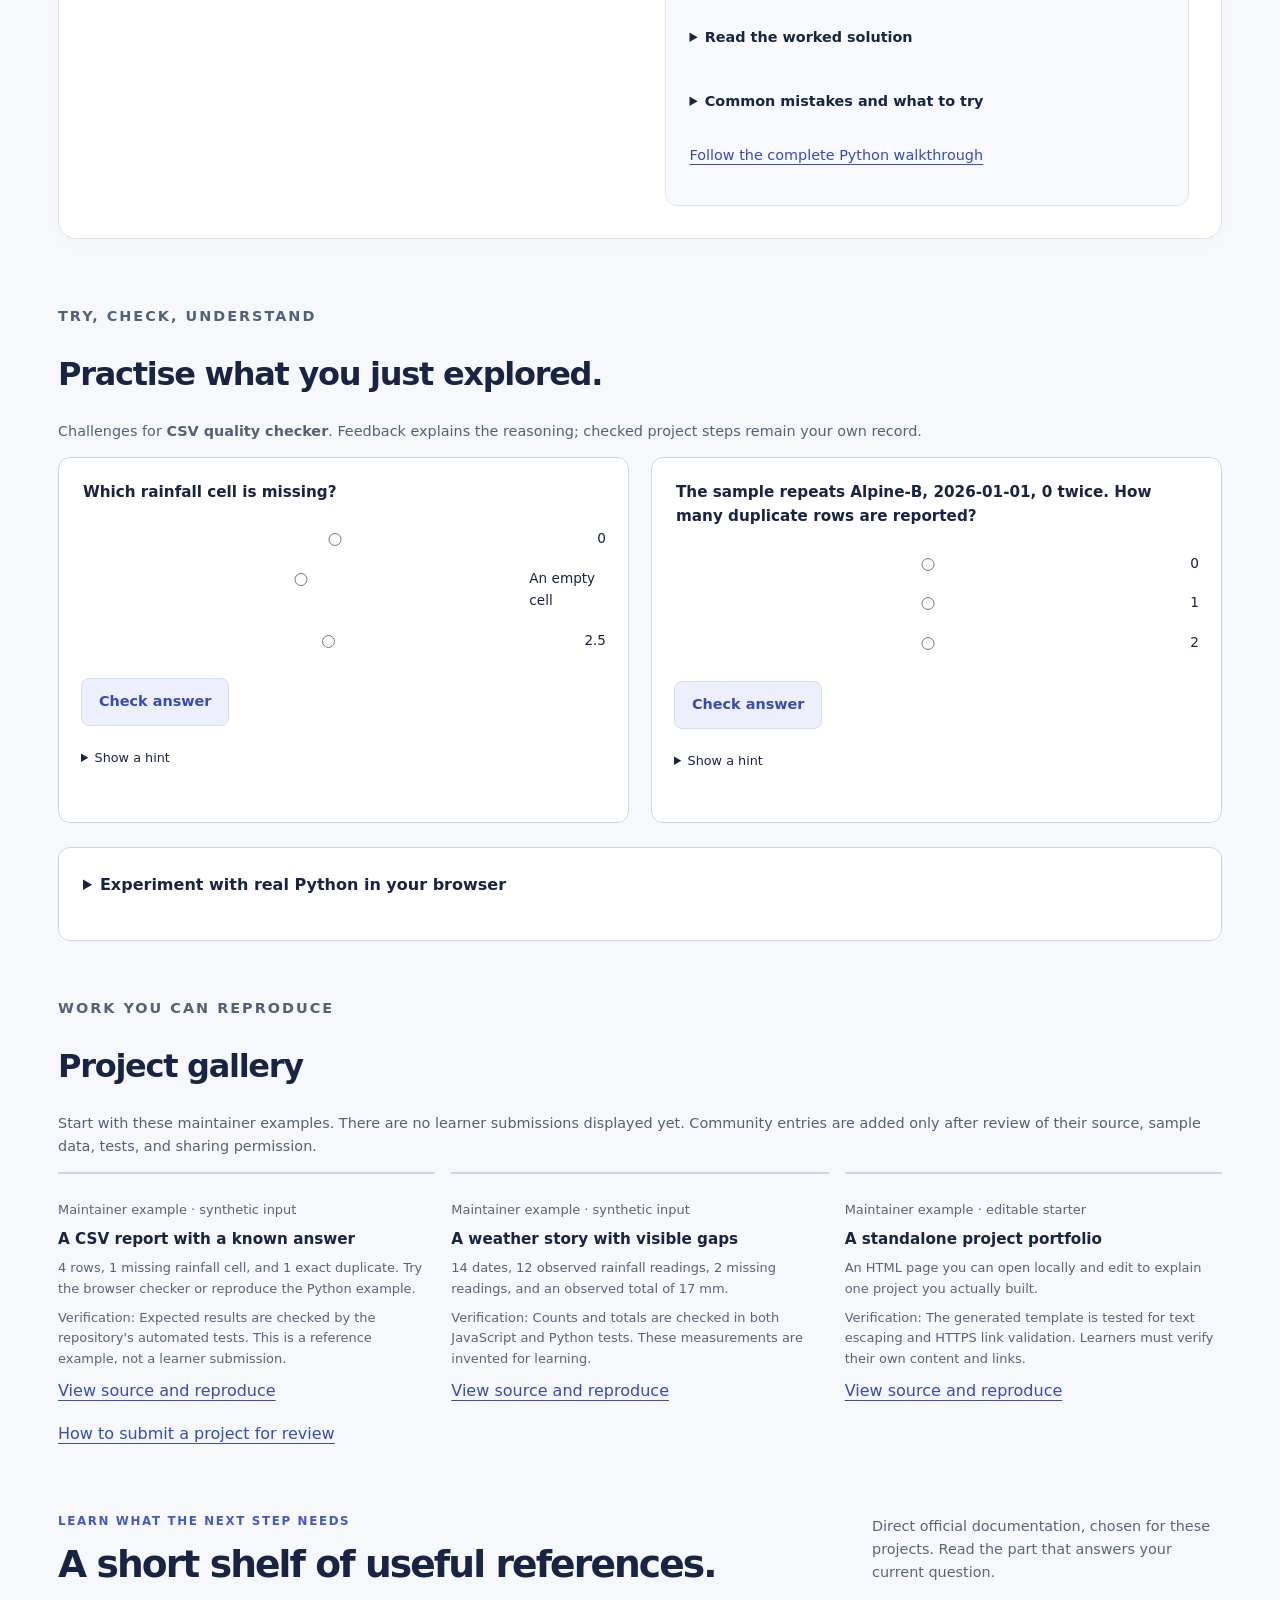
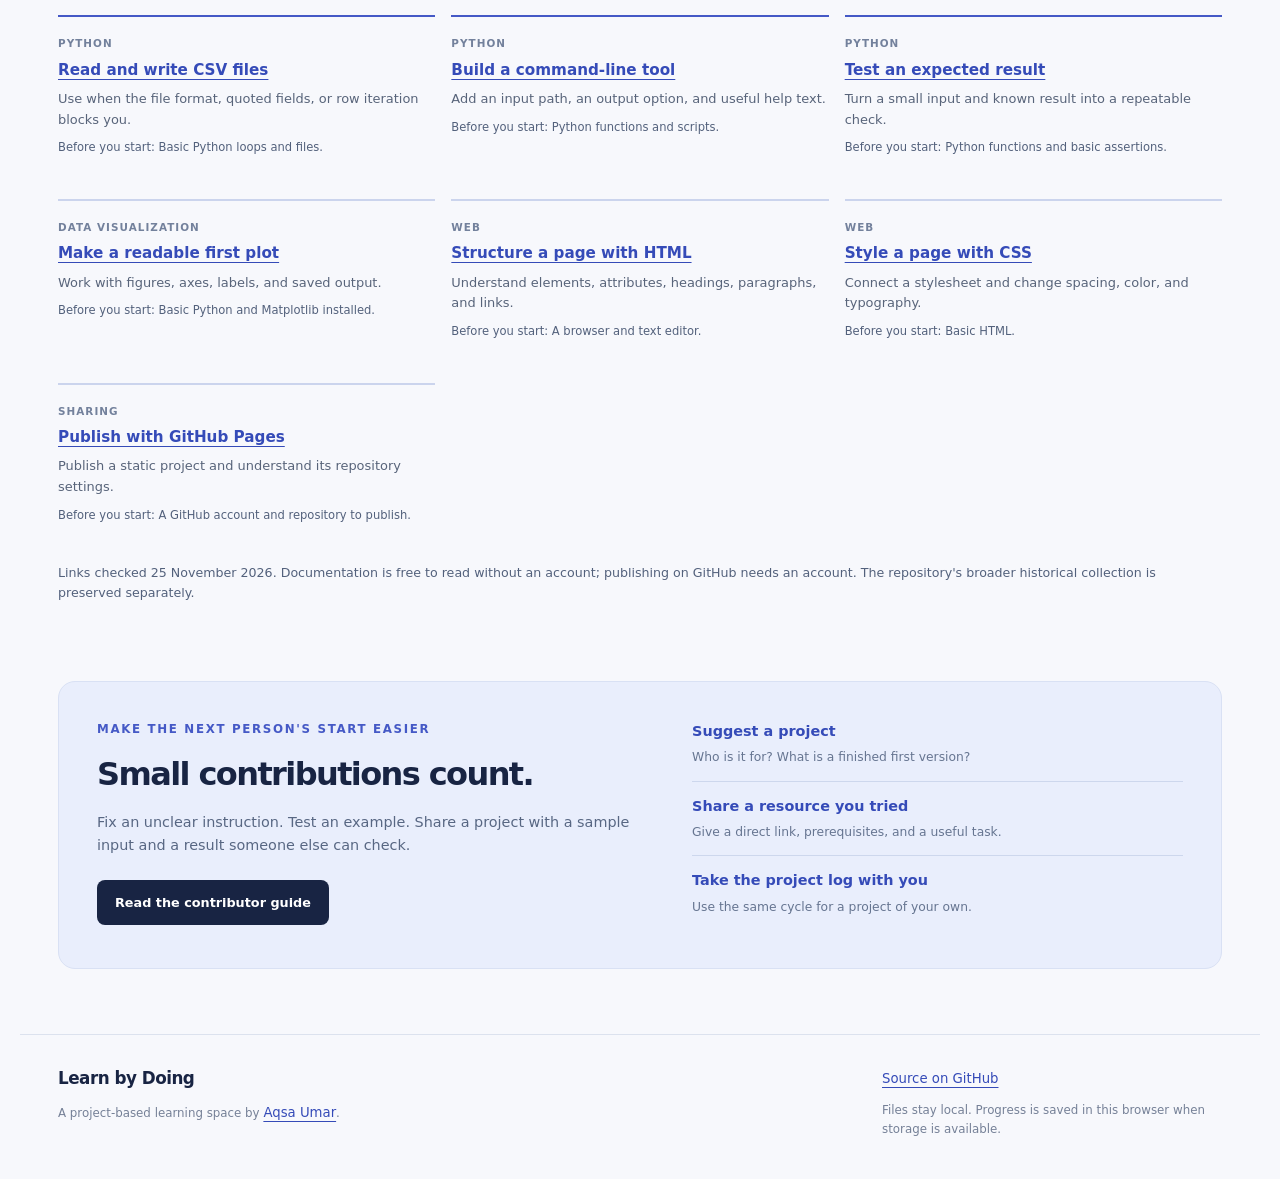
==== commit c3e4e2bc: "Add worked CSV exercises and actionable report checks" ====
--- a/web/index.html
+++ b/web/index.html
@@ -16,7 +16,19 @@
 <section id="projects" class="project-section"><div class="section-intro"><div><p class="eyebrow">START SMALL, FINISH ONE VERSION</p><h2>Pick your next small win.</h2></div><p>Three complete starting points. Each has a working example, a guide, and a clear way to check your result.</p></div><div class="filters"><div><label for="skill-filter">What do you want to practise?</label><select id="skill-filter"><option value="all">All skills</option><option value="python">Python & data</option><option value="data-viz">Data visualization</option><option value="web">HTML & CSS</option></select></div><div><label for="difficulty-filter">Starting point</label><select id="difficulty-filter"><option value="all">Any level</option><option value="beginner">Beginner</option><option value="intermediate">Intermediate</option></select></div><div><label for="time-filter">First-version estimate</label><select id="time-filter"><option value="all">Any time</option><option value="60">Up to 1 hour</option><option value="120">Up to 2 hours</option></select></div><button id="clear-filters" class="plain-button">Clear filters</button></div><p id="project-count" class="small" role="status" aria-live="polite"></p><div id="project-cards" class="project-cards"></div><p class="small muted">Time estimates are a guide, not a deadline. Pause and return whenever you need to.</p></section>
 <section id="workspace" class="workspace" aria-labelledby="workspace-title"><div class="workspace-top"><div><p class="eyebrow" id="workspace-topic"></p><h2 id="workspace-title"></h2><p id="workspace-outcome"></p></div><div class="progress-summary"><strong id="progress-text">0 of 5 steps</strong><progress id="project-progress" max="5" value="0" aria-label="Project progress"></progress></div></div><p id="prerequisites" class="prerequisites"></p><div class="workspace-columns"><div class="guide"><div id="project-steps"></div><section class="reflection"><h3>Your working notes</h3><p>What did you try? What happened? What is the next small action?</p><label class="sr-only" for="reflection">Project reflection and next action</label><textarea id="reflection" maxlength="5000" rows="5" placeholder="Write a note for your next session…"></textarea><div class="progress-transfer"><button id="progress-export" class="plain-button">Export all progress</button><label for="progress-import">Import a progress JSON file</label><input id="progress-import" type="file" accept=".json,application/json"><button id="progress-confirm" class="button secondary" hidden>Merge progress</button><p id="progress-import-status" class="small" role="status"></p></div><div class="note-footer"><span id="storage-status" class="small" role="status">Progress stays in this browser.</span><button id="download-log" class="plain-button">Download project log</button></div></section><details class="extensions"><summary>Give the next version one improvement</summary><ul id="extension-list"></ul></details><div id="project-links" class="project-links"></div></div>
 <aside class="project-tool" aria-label="Interactive project workspace"><div class="tool-heading"><span class="tool-label">TRY IT HERE</span><span class="small">No installation needed</span></div>
-<section id="csv-tool" class="tool-panel"><h3>A quick check before analysis.</h3><p>Use the synthetic sample, or select a small comma-separated CSV. Your file stays on your device.</p><div class="tool-actions"><button id="csv-sample" class="button">Try sample CSV</button><a href="downloads/csv-sample.csv" download class="text-link">Get sample file</a></div><label class="upload" for="csv-file"><strong>Or choose your own CSV</strong><span>UTF-8 · up to 2 MiB, 20,000 data rows, 200 columns</span><input id="csv-file" type="file" accept=".csv,text/csv"></label><p id="csv-status" class="tool-status" role="status" aria-live="polite">The sample has one missing cell and one duplicate row.</p><div id="csv-results" hidden><div id="csv-stats" class="metric-row"></div><h4>Missing cells by column</h4><div id="missing-table" class="table-scroll"></div><p id="csv-malformed" class="small"></p><details><summary>Preview the first five well-formed rows</summary><div id="csv-preview" class="table-scroll"></div></details><a id="csv-download" class="button secondary" hidden>Download JSON report</a></div><p class="small muted">Empty or whitespace-only cells count as missing. Zero is observed. Duplicates compare exact parsed cell strings; malformed rows are listed separately.</p></section>
+<section id="csv-tool" class="tool-panel"><h3>A quick check before analysis.</h3><p>Use the synthetic sample, or select a small comma-separated CSV. Your file stays on your device.</p><div class="tool-actions"><button id="csv-sample" class="button">Try sample CSV</button><a href="downloads/csv-sample.csv" download class="text-link">Get sample file</a></div><label class="upload" for="csv-file"><strong>Or choose your own CSV</strong><span>UTF-8 · up to 2 MiB, 20,000 data rows, 200 columns</span><input id="csv-file" type="file" accept=".csv,text/csv"></label><p id="csv-status" class="tool-status" role="status" aria-live="polite">The sample has one missing cell and one duplicate row.</p><div id="csv-results" hidden><div id="csv-stats" class="metric-row"></div><h4>Missing cells by column</h4><div id="missing-table" class="table-scroll"></div><p id="csv-malformed" class="small"></p><details><summary>Preview the first five well-formed rows</summary><div id="csv-preview" class="table-scroll"></div></details><a id="csv-download" class="button secondary" hidden>Download JSON report</a></div><p class="small muted">Empty or whitespace-only cells count as missing. Zero is observed. Duplicates compare exact parsed cell strings; malformed rows are listed separately.</p>
+<section id="csv-lesson" class="csv-lesson" aria-labelledby="csv-lesson-title">
+<h3 id="csv-lesson-title">Build it. Check it. Explain it.</h3>
+<p>Run one of these synthetic exercises with your own checker, then compare your JSON report with eight known answers. This checks the selected fixture's counts and columns; it does not prove that every CSV will work.</p>
+<ol class="csv-lesson-steps"><li>Download an exercise CSV. Predict its rows, missing cells, and duplicates.</li><li>Run the downloaded Python script or upload the exercise to the checker above.</li><li>Paste the report below, check it, and explain any differences.</li></ol>
+<label for="csv-exercise">Exercise to check</label><select id="csv-exercise"><option value="sample">Original rainfall sample</option><option value="edge">Quoted comma and malformed row</option></select>
+<p><a id="csv-exercise-download" href="downloads/csv-sample.csv" download>Download selected exercise CSV</a></p>
+<form id="csv-report-form"><label for="csv-report-input">Your JSON quality report</label><textarea id="csv-report-input" rows="9" maxlength="100000" spellcheck="false" placeholder='Paste the JSON object from your checker'></textarea><div class="tool-actions"><button class="button" type="submit">Check my report</button><button id="csv-use-report" class="button secondary" type="button" disabled>Use current checker report</button></div></form>
+<p id="csv-report-status" role="status" aria-live="polite"></p><ul id="csv-report-feedback" class="csv-report-feedback"></ul>
+<details id="csv-solution"><summary>Read the worked solution</summary><p id="csv-walkthrough"></p><p>The fields below are the expected values. Your file name and descriptive metadata may differ.</p><pre id="csv-expected" tabindex="0" aria-label="Expected CSV report fields"></pre><button id="csv-expected-download" type="button" class="plain-button">Download expected report fields</button></details>
+<details><summary>Common mistakes and what to try</summary><dl><dt>Counting the header as data</dt><dd>Start data-row counts after station,date,rain_mm.</dd><dt>Treating zero as missing</dt><dd>Check for an empty value after trimming whitespace. Avoid a numeric truthiness test: zero is a measured value.</dd><dt>Splitting every comma</dt><dd>Use a CSV parser such as Python's csv.reader. A quoted comma belongs inside its cell.</dd><dt>Counting both copies as duplicates</dt><dd>Keep the first occurrence; count only subsequent exact repeats. Similar station names alone do not establish a duplicate.</dd><dt>Counting malformed rows as missing cells</dt><dd>Report wrong-length rows separately and exclude them from missing and duplicate counts. Do not silently repair them.</dd><dt>Assuming NA is automatically missing</dt><dd>This version treats NA as text. Add a configurable missing token only with an explicit rule and a new test.</dd></dl></details>
+<p><a href="https://github.com/Aqsa48/earning_by_learning_resources/blob/main/projects/csv-quality-report/README.md#worked-example">Follow the complete Python walkthrough</a></p>
+</section></section>
 <section id="weather-tool" class="tool-panel" hidden><h3>Look at the gaps, too.</h3><p id="weather-description">Fourteen days of <strong>synthetic</strong> weather observations. Switch the view and check what the chart can support.</p><label class="upload" for="weather-file"><strong>Explore your weather CSV</strong><span>One station · date,rain_mm,temp_c · UTF-8 · up to 2 MiB</span><input id="weather-file" type="file" accept=".csv,text/csv"></label><button id="weather-reset" class="plain-button">Restore synthetic sample</button><label for="weather-metric">Measurement</label><select id="weather-metric"><option value="rain_mm">Daily rainfall (mm)</option><option value="temp_c">Daily temperature (°C)</option></select><p id="weather-status" role="status" class="tool-status"></p><div id="weather-stats" class="metric-row"></div><svg id="weather-chart" viewBox="0 0 520 290" role="img" aria-labelledby="chart-title chart-description"></svg><p class="small muted">Crosses mark missing rainfall; gaps break the temperature line. A measured total excludes missing days.</p><div class="tool-actions"><a href="downloads/weather-sample.csv" download class="text-link">Download sample CSV</a><a id="weather-chart-download" class="text-link" hidden>Download this chart</a></div><details><summary>Read the observations as a table</summary><div id="weather-table" class="table-scroll"></div></details></section>
 <section id="portfolio-tool" class="tool-panel" hidden><h3>Make your work readable.</h3><p>Write about one project you actually built. Preview your page, then download a standalone HTML file.</p><form id="portfolio-form"><label for="portfolio-name">Your name</label><input id="portfolio-name" name="name" maxlength="100" value="Your name" required><label for="portfolio-role">A short introduction</label><input id="portfolio-role" name="role" maxlength="200" value="Learning Python by building useful small tools." required><label for="portfolio-title">Project title</label><input id="portfolio-title" name="title" maxlength="120" value="CSV quality report" required><label for="portfolio-description">What you built and learned</label><textarea id="portfolio-description" name="description" maxlength="2000" rows="4" required>I built a small CSV checker and tested how it handles missing cells and duplicate rows. Replace this with your own experience.</textarea><label for="portfolio-url">Public project URL <span class="muted">(optional, HTTPS)</span></label><input id="portfolio-url" name="url" type="url" maxlength="500" placeholder="https://github.com/your-name/your-project"><button type="submit" class="button">Update preview</button></form><p id="portfolio-status" class="tool-status" role="status"></p><iframe id="portfolio-preview" title="Your portfolio page preview" sandbox="" referrerpolicy="no-referrer"></iframe><a id="portfolio-download" class="button secondary" hidden>Download portfolio.html</a><p class="small muted">The preview cannot run scripts. The downloaded page has no external dependencies. Nothing is published automatically.</p></section>
 </aside></div></section>
--- a/web/style.css
+++ b/web/style.css
@@ -3,3 +3,6 @@
 /* Practice, portable progress, and keyboard-friendly controls. */
 .practice-section{padding:0 0 56px}.practice-section>h2,#gallery>h2{font-size:2rem;line-height:1.2;letter-spacing:-.04em}.practice-section>p,#gallery>p{color:#52617a;font-size:.9rem}.challenge-list{display:grid;grid-template-columns:1fr 1fr;gap:22px}.challenge-list form{padding:22px;background:white;border:1px solid #ccd5e6;border-radius:12px}.challenge-list fieldset{border:0;padding:0;margin:0 0 18px;min-width:0}.challenge-list legend{font-weight:700;font-size:.95rem;margin-bottom:15px}.challenge-list label{display:flex;gap:10px;align-items:start;font-size:.85rem;padding:9px 0;cursor:pointer}.challenge-list input{margin-top:5px;accent-color:#4559c6}.challenge-list details{font-size:.8rem;margin-top:14px}.challenge-list [role=status]{font-size:.85rem;color:#263d77}.python-lab{padding:24px;background:white;border:1px solid #ccd5e6;border-radius:12px;margin-top:24px}.python-lab summary{font-weight:700;cursor:pointer}.python-lab p{font-size:.85rem;color:#52617a}.python-lab textarea{font-family:ui-monospace,Consolas,monospace;font-size:.85rem;tab-size:4;min-height:300px}.python-lab label{display:block;font-weight:650;margin:18px 0 8px}#python-output{min-height:100px;max-height:400px;white-space:pre-wrap;overflow-wrap:anywhere}.progress-transfer{padding:13px 0;border-bottom:1px solid #dce2ee}.progress-transfer label{display:block;font-size:.8rem;font-weight:650;margin-bottom:7px}.progress-transfer input{font-size:.78rem}.progress-transfer .button{font-size:.8rem;margin-top:12px}.tool-panel [type=file]{min-height:34px}.resource-card .resource-requirements,.bench-caption,.card-topic,.small,.tool-panel>.small{color:#53617c}.button,.plain-button,summary,nav a{min-height:44px}.challenge-list summary{padding:8px 0}.resource-card.is-related{border-top-color:#4559c6}.table-scroll:focus-visible{outline:3px solid #e47c28;outline-offset:3px}
 @media(max-width:760px){.challenge-list{grid-template-columns:1fr}.practice-section>h2,#gallery>h2{font-size:1.7rem}.python-lab{padding:18px}.python-lab .tool-actions{gap:12px}.tool-actions .button{flex:1}.hero-note,.bench-caption{font-size:.78rem}}
+
+/* CSV worked exercises and field-by-field report feedback. */
+.csv-lesson{border-top:2px solid #ccd5e6;margin-top:26px;padding-top:24px}.csv-lesson h3{font-size:1.2rem}.csv-lesson p,.csv-lesson li,.csv-lesson dd{font-size:.9rem;line-height:1.65}.csv-lesson label,.csv-lesson dt{display:block;font-size:.9rem;font-weight:650;margin:16px 0 7px}.csv-lesson dd{margin:0 0 16px;color:#52617a}.csv-lesson select{width:100%;font-size:1rem}.csv-lesson textarea{font-family:ui-monospace,Consolas,monospace;font-size:.9rem}.csv-lesson .tool-actions{flex-wrap:wrap;gap:12px}.csv-lesson .button{font-size:.9rem;white-space:normal}.csv-lesson details{font-size:.9rem;margin:20px 0}.csv-lesson summary{padding:10px 0}.csv-lesson pre{max-height:350px;font-size:.85rem}.csv-lesson-steps,.csv-report-feedback{padding-left:22px}.csv-report-feedback li{margin-bottom:12px;overflow-wrap:anywhere}#csv-report-status{color:#263d77}#csv-report-input{min-height:180px}.csv-lesson .button:disabled{opacity:.65;cursor:default}
